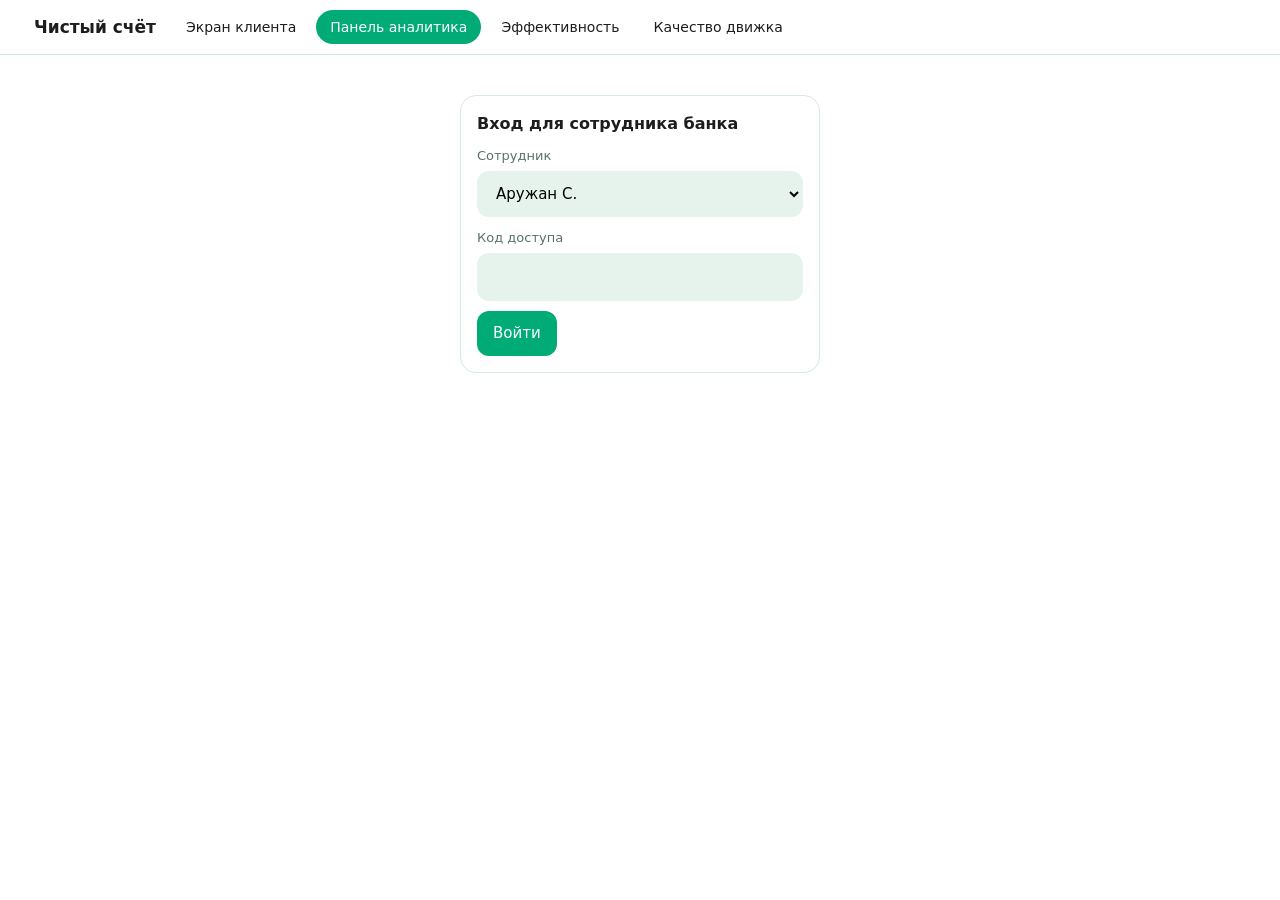
==== app/static/analyst.html @ 74e8ba8c "Стартовая страница, тур для жюри, журнал с отпечатками, два ключа и «Счёт открыли без меня» - Старто" ====
<!DOCTYPE html>
<html lang="ru">
<head>
<meta charset="utf-8">
<meta name="viewport" content="width=device-width, initial-scale=1">
<title>Чистый счёт: панель аналитика</title>
<style>
  :root { --bg:#fff; --card:#fff; --ink:#1d1d1e; --muted:#587366; --line:#d6eadf;
          --brand:#00ab75; --brand-ink:#00875c; --fill:#e6f3ed; --warn:#c62828; --warn-bg:#fdeeee; --ok:#00875c; --ok-bg:#e6f7f0; --amber:#6b4a00; --amber-bg:#fff5df;
          --blue:#1f3a8a; --blue-bg:#eef2fd; }
  * { box-sizing:border-box; }
  body { margin:0; background:var(--bg); color:var(--ink);
         font:15px/1.45 "Roboto Flex", Roboto, "Segoe UI", system-ui, -apple-system, sans-serif; }
  header { display:flex; justify-content:space-between; align-items:center; gap:12px; padding:14px 16px; background:#fff; border-bottom:1px solid var(--line); }
  header b { color:var(--ink); font-size:17px; font-weight:700; }
  header a { color:var(--muted); font-size:14px; }
  .wrap { display:grid; grid-template-columns:320px 1fr; gap:16px; padding:16px; max-width:1180px; margin:0 auto; }
  @media (max-width:760px) { .wrap { grid-template-columns:1fr; } }
  h2 { font-size:16px; font-weight:700; margin:0 0 10px; }
  .card { background:var(--card); border:1px solid #d6eadf; border-radius:16px; padding:16px; margin-bottom:12px; }
  .item { display:block; width:100%; text-align:left; background:#fff; border:1px solid #d6eadf; border-radius:12px;
          padding:12px 14px; margin-bottom:8px; cursor:pointer; font:inherit; color:inherit; }
  .item:hover { border-color:#b9dccb; }
  .item.sel { border-color:var(--brand); box-shadow:0 0 0 1px var(--brand); }
  .item b { display:block; margin-bottom:2px; }
  .muted { color:var(--muted); font-size:13px; }
  .pill { display:inline-block; font-size:12px; font-weight:500; padding:2px 8px; border-radius:6px; margin-top:4px; background:var(--fill); color:var(--muted); }
  .pill.unwitting { background:var(--ok-bg); color:var(--ok); }
  .pill.organizer { background:var(--warn-bg); color:var(--warn); }
  .pill.unclear, .pill.wait { background:var(--amber-bg); color:var(--amber); }
  .chain { display:flex; flex-wrap:wrap; align-items:center; gap:8px; }
  .node { background:var(--fill); border-radius:12px; padding:8px 12px; min-width:0; }
  .node b { display:block; overflow-wrap:anywhere; }
  .arrow { text-align:center; font-size:13px; color:var(--muted); font-variant-numeric:tabular-nums; }
  .arrow strong { display:block; color:var(--ink); font-size:14px; }
  ul { margin:6px 0; padding-left:0; list-style:none; }
  li { display:flex; gap:10px; padding:5px 0; border-top:1px solid var(--line); }
  li:first-child { border-top:0; }
  .pts { flex:0 0 38px; font-weight:700; font-variant-numeric:tabular-nums; text-align:right; }
  .plus { color:var(--ok); } .minus { color:var(--warn); }
  blockquote { margin:6px 0; padding:10px 12px; background:var(--fill); border-radius:12px; overflow-wrap:anywhere; }
  textarea { width:100%; min-height:70px; padding:10px 12px; border:1px solid transparent; border-radius:12px; background:var(--fill); font:inherit; color:inherit; resize:vertical; }
  textarea:focus, .login input:focus { outline:none; border-color:var(--brand); background:#fff; }
  .actions { display:flex; gap:10px; flex-wrap:wrap; margin-top:10px; }
  button.act { border:0; border-radius:12px; padding:12px 16px; font:inherit; font-weight:500; cursor:pointer; flex:1 1 180px; }
  .approve { background:var(--brand); color:#fff; } .approve:hover { background:#009d6b; } .reject { background:var(--warn-bg); color:var(--warn); }
  .note { border-radius:12px; padding:10px 12px; margin-top:10px; background:var(--warn-bg); color:var(--warn); }
  .grid2 { display:grid; grid-template-columns:1fr 1fr; gap:12px; }
  @media (max-width:760px) { .grid2 { grid-template-columns:1fr; } }
  a { color:var(--brand-ink); }
  .login { max-width:360px; margin:40px auto; }
  .login input { width:100%; padding:12px 14px; border:1px solid transparent; background:var(--fill); border-radius:12px; font:inherit; margin-top:4px; }
  .hbtn { border:1px solid #00ab75; background:#fff; border-radius:20px; padding:6px 12px; font:inherit; font-size:13px; font-weight:500; cursor:pointer; color:#00875c; }
  .hbtn:hover { background:#e6f7f0; }
  [hidden] { display:none !important; }
  .pill.late { background:var(--warn); color:#fff; }
  .tabs { display:flex; gap:6px; background:none; border-radius:20px; padding:0; margin-bottom:10px; }
  .tabs button { flex:1; border:0; background:none; border-radius:16px; padding:6px 4px; font:inherit; font-size:13px; font-weight:500; color:#1d1d1e; cursor:pointer; }
  .tabs button:hover { background:#e6f7f0; }
  .tabs button[aria-selected="true"] { background:#00ab75; color:#fff; }
  .card.linked { border:2px solid var(--warn-bg); }
  .card.decision { border:2px solid var(--brand-bg, #e6f7f0); }
  header a { margin-left:14px; text-decoration:none; }
  ol.hops { list-style:none; padding:0; margin:8px 0 0; }
  ol.hops li { display:grid; grid-template-columns:110px 1fr; column-gap:10px; padding:7px 0; border-top:1px solid var(--line); }
  ol.hops li:first-child { border-top:0; }
  ol.hops li.cur { background:var(--ok-bg); border-radius:10px; padding-left:8px; }
  ol.hops .muted { grid-column:2; }
  .hopn { color:var(--muted); font-size:13px; grid-row:span 2; }
  .linkbtn { border:0; background:none; padding:0; font:inherit; font-weight:500; color:var(--brand-ink); text-decoration:none; cursor:pointer; text-align:left; }
  .timeline { margin:6px 0 0; padding:0; list-style:none; }
  .timeline li { display:grid; grid-template-columns:118px 1fr; gap:10px; }
  .timeline .who { color:var(--muted); font-size:13px; }
  /* Граф денег: счета и переводы вокруг случая. */
  .wrap > div { min-width:0; }   /* иначе широкий граф растягивает колонку и всю страницу */
  .graph { overflow-x:auto; }
  .graph svg { display:block; }
  .graph .gnode[data-gopen] { cursor:pointer; }
  .graph .gnode[data-gopen]:hover rect { stroke-width:2.5; }
  .legend { display:flex; flex-wrap:wrap; gap:6px 16px; font-size:12px; color:var(--muted); margin-top:10px; }
  .legend span { display:inline-flex; align-items:center; gap:6px; }
  .legend i { display:inline-block; width:24px; border-top:2px solid #587366; }
  .legend i.wait { border-top:2px dashed #b07d00; } .legend i.stop { border-top:2px dashed #9fb3aa; }
  .legend b { display:inline-block; width:14px; height:12px; border-radius:3px; border:1px solid; }
  /* Правило двух ключей и скрытые данные. */
  .emp { font-size:13px; color:var(--muted); margin:0 0 10px; }
  .emp b { color:var(--ink); }
  .twokey { background:var(--amber-bg); color:var(--amber); border-radius:12px; padding:10px 12px; margin-top:10px; }
  .pii { margin-top:6px; font-size:14px; }
  .pii select { font:inherit; font-size:14px; padding:6px 8px; border-radius:10px; border:1px solid var(--line); background:#fff; }
  .pii .act { flex:0 0 auto; padding:7px 12px; }
  /* Общее верхнее меню: четыре страницы проекта, текущая выделена. */
  .topbar { display:flex; align-items:center; gap:16px; flex-wrap:wrap; padding:10px 20px; background:#fff; border-bottom:1px solid #d6eadf; }
  .topbar .brand { font-weight:700; font-size:17px; color:#1d1d1e; text-decoration:none; white-space:nowrap; }
  .pages { display:flex; gap:6px; background:none; border-radius:20px; padding:0; overflow-x:auto; scrollbar-width:none; }
  .pages::-webkit-scrollbar { display:none; }
  .pages a { padding:7px 14px; border-radius:17px; border:0; background:none; font-size:14px; font-weight:500; color:#1d1d1e; text-decoration:none; white-space:nowrap; margin:0; }
  .pages a:hover { background:#e6f7f0; }
  .pages a[aria-current="page"] { background:#00ab75; color:#fff; }
  .topbar .tools { margin-left:auto; display:flex; gap:8px; }
  @media (max-width:700px) {
    .topbar { padding:10px 12px; gap:8px 10px; }
    .pages { order:3; width:100%; display:grid; grid-template-columns:1fr 1fr; }
    .pages a { text-align:center; padding:7px 8px; border-radius:11px; }
  }
</style>
</head>
<body>
<header class="topbar"><a class="brand" href="/">Чистый счёт</a>
  <nav class="pages" aria-label="Страницы проекта"><a href="/client">Экран клиента</a><a href="/analyst" aria-current="page">Панель аналитика</a><a href="/analyst/stats">Эффективность</a><a href="/quality">Качество движка</a></nav>
  <span class="tools"><button class="hbtn" id="reset" hidden>Сбросить демо</button><button class="hbtn" id="logout" hidden>Выйти</button></span></header>
<form class="card login" id="login" hidden>
  <h2>Вход для сотрудника банка</h2>
  <label for="empSel" class="muted">Сотрудник</label>
  <select id="empSel" style="width:100%;padding:12px 14px;border:1px solid transparent;background:var(--fill);border-radius:12px;font:inherit;margin:4px 0 10px">
    <option value="aruzhan">Аружан С.</option><option value="medet">Медет К.</option></select>
  <label for="pin" class="muted">Код доступа</label>
  <input id="pin" type="password" inputmode="numeric" autocomplete="off" required>
  <button class="act approve" style="margin-top:10px">Войти</button>
  <div id="loginErr"></div>
</form>
<div class="wrap" id="wrap" hidden>
  <div>
    <div class="emp" id="emp"></div>
    <div class="tabs" role="tablist">
      <button data-tab="pending" aria-selected="true">Ждут решения</button><button data-tab="all">Все</button><button data-tab="linked">Связанные счета</button>
    </div>
    <div class="tabs" role="tablist">
      <button data-tab="business">Аренда ИП</button><button data-tab="interbank">Другие банки</button><button data-tab="networks">Сети</button>
    </div>
    <h2 id="queueTitle">Очередь</h2><div id="queue"></div>
  </div>
  <div id="detail"><div class="card muted">Выберите случай слева.</div></div>
</div>
<script>
const $ = id => document.getElementById(id);
const esc = s => String(s ?? '').replace(/[&<>"]/g, ch => ({'&':'&amp;','<':'&lt;','>':'&gt;','"':'&quot;'}[ch]));
const money = n => Number(n).toLocaleString('ru-RU') + ' ₸';
const when = s => s.replace('T', ' ').slice(0, 16);
const KIND = {block: 'Блокировка счёта', intercept: 'Перевод на паузе'};
const kind = c => c.kind === 'block' && c.scope === 'partial' ? 'Заморожена спорная сумма' : KIND[c.kind];
const GUARD = {notified: 'узнал(а) об остановке', asked: 'клиент настаивает, ждём подтверждения',
               confirmed: 'подтвердил(а) перевод, решение за сотрудником', cancelled: 'отменил(а) перевод'};
let current = null, currentNet = null, me = {name: '', employees: {}};
const plural = (n, one, few, many) => n % 10 === 1 && n % 100 !== 11 ? one : n % 10 >= 2 && n % 10 <= 4 && (n % 100 < 12 || n % 100 > 14) ? few : many;

async function api(path, body) {
  const r = await fetch(path, body ? {method:'POST', headers:{'Content-Type':'application/json'}, body:JSON.stringify(body)} : {});
  const data = await r.json().catch(() => ({}));
  if (r.status === 401) showLogin();
  if (!r.ok) throw new Error(typeof data.detail === 'string' ? data.detail : 'Ошибка запроса');
  return data;
}
function gap(a, b) {
  const m = Math.round((new Date(b) - new Date(a)) / 60000);
  return m < 60 ? `через ${m} мин` : m < 1440 ? `через ${Math.floor(m / 60)} ч ${m % 60} мин` : `через ${Math.floor(m / 1440)} дн`;
}
function days(s) { return Math.floor((Date.now() - new Date(s)) / 86400000); }

let tab = 'pending';
document.querySelectorAll('[data-tab]').forEach(b => b.onclick = () => {
  tab = b.dataset.tab;
  document.querySelectorAll('[data-tab]').forEach(x => x.setAttribute('aria-selected', String(x === b)));
  loadQueue();
});

async function loadQueue() {
  if (tab === 'linked') return loadLinked();
  if (tab === 'business') return loadBusiness();
  if (tab === 'interbank') return loadInterbank();
  if (tab === 'networks') return loadNetworks();
  const all = await api('/analyst/cases');
  const waiting = all.filter(c => c.needs_decision);
  const q = tab === 'pending' ? waiting : all;
  $('queueTitle').textContent = tab === 'pending' ? `Ждут решения: ${waiting.length}` : `Все случаи: ${all.length}`;
  $('queue').innerHTML = q.map(c => `<button class="item ${c.case_id === current ? 'sel' : ''}" data-id="${c.case_id}">
      <b>${esc(c.client)}</b>
      <span class="muted">${kind(c)} · ${when(c.created_at)}</span><br>
      <span class="pill ${c.role.verdict}">${esc(c.role.label)}</span>
      <span class="pill ${c.needs_decision ? 'wait' : ''}">${esc(c.status_text)}</span>
      ${c.overdue ? '<span class="pill late">Срок ответа прошёл</span>' : ''}
      ${c.from_complaint ? '<span class="pill">По жалобе</span>' : ''}
      ${c.self_reported ? '<span class="pill unwitting">Сообщил сам</span>' : ''}
      ${c.second_key ? '<span class="pill wait">Ждёт второго сотрудника</span>' : ''}
    </button>`).join('') || `<div class="card muted">${tab === 'pending' ? 'Все случаи разобраны.' : 'Случаев нет.'}</div>`;
  $('queue').querySelectorAll('.item').forEach(b => b.onclick = () => open(+b.dataset.id));
}

// Счета, которые всплывают в нескольких независимых случаях: вероятные дропперы и организаторы.
async function loadLinked() {
  const L = await api('/analyst/linked');
  $('queueTitle').textContent = `Связанные счета: ${L.length}`;
  $('queue').innerHTML = (L.length ? '<p class="muted" style="margin:0 0 8px">Одна карта у разных клиентов в разных случаях. Невольные участники друг друга не знают, а «карта для возврата» у мошенника одна на многих.</p>' : '') +
    L.map(a => `<div class="item" style="cursor:default">
      <b>${esc(a.name)}</b>
      <span class="muted">${a.sources} разных клиентов · ${a.cases.length} случаев · ${money(a.amount)} · счёту ${days(a.opened)} дн.</span><br>
      ${a.status === 'blocked' ? '<span class="pill organizer">Счёт приостановлен</span>'
        : `<button class="act reject" style="margin-top:6px;padding:7px 10px" data-suspend="${a.client_id}">Приостановить счёт</button>`}
      <div class="muted" style="margin-top:4px">Случаи: ${a.cases.slice(-4).reverse().map(id => `<button class="linkbtn" data-open="${id}">№${id}</button>`).join(', ')}${a.cases.length > 4 ? ` и ещё ${a.cases.length - 4}` : ''}</div>
    </div>`).join('') || '<div class="card muted">Связанных счетов нет.</div>';
  $('queue').querySelectorAll('[data-open]').forEach(b => b.onclick = () => open(+b.dataset.open));
  $('queue').querySelectorAll('[data-suspend]').forEach(b => b.onclick = async () => {
    b.disabled = true;
    try { const c = await api(`/analyst/accounts/${b.dataset.suspend}/suspend`, {}); await loadLinked(); open(c.case_id); }
    catch (e) { b.disabled = false; alertBox(e.message); }
  });
}
// Счета ИП, похожие на арендованные: много незнакомых плательщиков, деньги сразу уходят частным лицам.
async function loadBusiness() {
  const L = await api('/analyst/business');
  $('queueTitle').textContent = `Аренда ИП: ${L.length}`;
  $('queue').innerHTML = (L.length ? '<p class="muted" style="margin:0 0 8px">Владелец ИП за процент передаёт доступ к счёту, через него проводят деньги обманутых людей. Честный магазин тоже получает деньги от незнакомцев, но платит поставщикам; здесь деньги сразу уходят на карты частных лиц.</p>' : '') +
    L.map(a => `<div class="item" style="cursor:default">
      <b>${esc(a.name)}</b>
      <span class="muted">${esc(a.activity || 'ИП')} · счёту ${days(a.opened)} дн.</span>
      <ul>${a.factors.map(f => `<li><span>${esc(f)}</span></li>`).join('')}</ul>
      ${a.status === 'blocked' ? '<span class="pill organizer">Счёт приостановлен</span>'
        : `<button class="act reject" style="margin-top:6px;padding:7px 10px" data-rent="${a.client_id}">Приостановить счёт</button>`}
    </div>`).join('') || '<div class="card muted">Счетов ИП с признаками аренды нет.</div>';
  $('queue').querySelectorAll('[data-rent]').forEach(b => b.onclick = async () => {
    b.disabled = true;
    try { const c = await api(`/analyst/business/${b.dataset.rent}/suspend`, {}); await loadBusiness(); open(c.case_id); }
    catch (e) { b.disabled = false; alertBox(e.message); }
  });
}
// Запросы между банками через Антифрод-центр. Ответы другого банка в демо имитирует сотрудник.
async function loadInterbank() {
  const d = await api('/analyst/interbank');
  $('queueTitle').textContent = `Другие банки: ${d.requests.length}`;
  const cases = r => r.cases.length ? `<div class="muted" style="margin-top:4px">Случаи: ${r.cases.map(id => `<button class="linkbtn" data-open="${id}">№${id}</button>`).join(', ')}</div>` : '';
  $('queue').innerHTML = '<p class="muted" style="margin:0 0 8px">Если деньги пострадавшего ушли в другой банк, туда через Антифрод-центр уходит запрос на заморозку. Если запрос приходит к нам, система сама идёт по цепочке в нашем банке и сразу отвечает. В демо другой банк — имитация.</p>' +
    d.requests.map(r => `<div class="item" style="cursor:default">
      <b>${r.direction === 'out' ? 'Наш запрос' : 'Запрос к нам'} · ${esc(r.bank)}: ${money(r.amount)}</b>
      <span class="muted">${r.direction === 'out' ? `пострадавший: ${esc(r.victim)} · деньги переслал: ${esc(r.ours)}` : `их клиент перевёл нашему: ${esc(r.ours)}`}</span><br>
      <span class="pill ${r.status === 'sent' ? 'wait' : r.status === 'gone' ? 'organizer' : 'unwitting'}">${esc(r.status_text)}</span>
      ${r.overdue ? '<span class="pill late">Срок ответа прошёл</span>' : ''}
      <div class="muted" style="margin-top:4px">${r.status === 'sent' ? `Отправлен ${when(r.sent_at)}, ответ до ${when(r.due_at)}` : esc(r.note || '')}${r.returned ? ` · вернули пострадавшему ${money(r.returned)}` : ''}</div>
      ${r.status === 'sent' ? `<div class="muted" style="margin-top:6px">Демо: ответ другого банка</div><div class="actions" style="margin-top:4px"><button class="act approve" style="padding:7px 10px" data-ans="${r.id}" data-res="frozen">Заморожено</button>
        <button class="act reject" style="padding:7px 10px" data-ans="${r.id}" data-res="gone">Деньги уже ушли</button></div>` : ''}
      ${r.can_return ? `<button class="act approve" style="margin-top:6px;padding:7px 10px" data-ret="${r.id}">Имитировать возврат пострадавшему</button>` : ''}
      ${cases(r)}
    </div>`).join('') + (d.requests.length ? '' : '<div class="card muted">Запросов пока нет.</div>') +
    (d.incoming_demo.length ? '<h2 style="margin:14px 0 8px">Демо: переводы из других банков</h2>' + d.incoming_demo.map(t => `<div class="item" style="cursor:default">
      <b>${esc(t.sender)} → ${esc(t.receiver)}</b>
      <span class="muted">${money(t.amount)} · ${when(t.created_at)}</span><br>
      <button class="act reject" style="margin-top:6px;padding:7px 10px" data-incoming="${t.id}">Имитировать запрос другого банка</button>
    </div>`).join('') : '');
  $('queue').querySelectorAll('[data-open]').forEach(b => b.onclick = () => open(+b.dataset.open));
  const act = (sel, call) => $('queue').querySelectorAll(sel).forEach(b => b.onclick = async () => {
    b.disabled = true;
    try { const r = await call(b); await loadInterbank(); if (r && r.cases && r.cases.length) open(r.cases[0]); }
    catch (e) { b.disabled = false; alertBox(e.message); }
  });
  act('[data-ans]', b => api(`/analyst/interbank/${b.dataset.ans}/answer`, {result: b.dataset.res}));
  act('[data-ret]', b => api(`/analyst/interbank/${b.dataset.ret}/return`, {}));
  act('[data-incoming]', b => api('/analyst/interbank/incoming', {transfer_id: +b.dataset.incoming}));
}
// Сети дропперов: счета на общих «дроп-телефонах» и переводы между подозрительными счетами.
async function loadNetworks() {
  const L = await api('/analyst/networks');
  $('queueTitle').textContent = `Сети: ${L.length}`;
  $('queue').innerHTML = (L.length ? '<p class="muted" style="margin:0 0 8px">Счета, связанные общим телефоном или переводами между подозрительными счетами. Дроп-ферма — телефон, с которого входят в приложение несколько разных людей: их картами управляет один человек.</p>' : '') +
    L.map(n => `<button class="item ${n.key === currentNet ? 'sel' : ''}" data-net="${esc(n.key)}">
      <b>${n.accounts} ${plural(n.accounts, 'счёт', 'счёта', 'счетов')}${n.farms.length ? ` · ${n.farms.length} ${plural(n.farms.length, 'дроп-телефон', 'дроп-телефона', 'дроп-телефонов')}` : ''}</b>
      <span class="muted">Центр: ${esc(n.center.name)}</span><br>
      <span class="muted">За 90 дней пришло ${money(n.inflow)} от ${n.senders} ${plural(n.senders, 'человека', 'человек', 'человек')}</span><br>
      ${n.to_suspend ? `<span class="pill organizer">На дроп-телефонах активны: ${n.to_suspend}</span>` : ''}
      ${n.blocked ? `<span class="pill">Приостановлено: ${n.blocked}</span>` : ''}
    </button>`).join('') || '<div class="card muted">Сетей не найдено.</div>';
  $('queue').querySelectorAll('[data-net]').forEach(b => b.onclick = () => openNetwork(b.dataset.net));
}
function goNetwork(key) {
  tab = 'networks';
  document.querySelectorAll('[data-tab]').forEach(x => x.setAttribute('aria-selected', String(x.dataset.tab === tab)));
  openNetwork(key);
}
function legend(extra) {
  return `<div class="legend">
    <span><i></i>деньги ушли</span><span><i class="wait"></i>перевод на паузе</span><span><i class="stop"></i>перевод отменён</span>
    <span><b style="background:var(--blue-bg);border-color:var(--blue)"></b>пострадавший</span>${extra}
    <span><b style="background:var(--warn-bg);border-color:var(--warn)"></b>счёт приостановлен</span>
    <span><b style="background:var(--amber-bg);border-color:var(--amber)"></b>заморожена спорная сумма</span>
    <span><b style="background:#fff;border:1px dashed var(--muted)"></b>счёт в другом банке</span></div>`;
}
async function openNetwork(key) {
  currentNet = key; current = null;
  const n = await api('/analyst/networks/' + encodeURIComponent(key));
  const st = m => m.status === 'blocked' ? 'приостановлен' : m.status === 'limited' ? 'заморожена спорная сумма' : 'активен';
  $('detail').innerHTML = `
    <div class="card">
      <h2 style="font-size:19px">Сеть: ${n.accounts} ${plural(n.accounts, 'счёт', 'счёта', 'счетов')}</h2>
      <div class="muted">Центр сети: ${esc(n.center.name)}, связан с ${n.center.links} ${plural(n.center.links, 'счётом', 'счетами', 'счетами')} сети</div>
      <div class="muted">За 90 дней в сеть пришло ${money(n.inflow)} от ${n.senders} ${plural(n.senders, 'человека', 'человек', 'человек')}</div>
      <div class="muted">Это подсказка по правилам. Решение принимает сотрудник.</div>
    </div>
    <div class="card decision"><h2>Решение</h2>
      ${n.approval ? approvalBox(n.approval) : n.to_suspend ? `<p>На дроп-телефонах сети активны ${n.to_suspend} ${plural(n.to_suspend, 'счёт', 'счёта', 'счетов')}: ими, похоже, управляет один человек.</p>
        <div class="actions"><button class="act reject" id="netSuspend">Приостановить счета на дроп-телефонах (${n.to_suspend})</button></div>
        <p class="muted" style="margin:8px 0 0">Сразу много счетов один сотрудник не закрывает: приостановку подтверждает второй.</p>`
        : `<p class="muted">${n.farms.length ? 'Счета на дроп-телефонах уже приостановлены или ограничены.' : 'Дроп-телефонов в этой сети нет: счета разбираются по одному, через их случаи.'}</p>`}
      <p class="muted" style="margin:8px 0 0">Остальные счета сети, например невольных участников, сотрудник разбирает по одному: нажмите на счёт в списке или на графе.</p>
      <div id="err"></div>
    </div>
    ${n.farms.map(f => `<div class="card linked"><h2>Телефон ${f.n}: ${esc(f.model)}</h2>
      <ul>${f.factors.map(x => `<li><span>${esc(x)}</span></li>`).join('')}</ul>
      <p class="muted" style="margin:6px 0 0">Счета: ${f.accounts.map(a => esc(a.name)).join(', ')}.</p>
      <p class="muted" style="margin:6px 0 0">Семья на общем планшете — это 2–3 давних счёта без признаков дроппера. Здесь счета разных людей, новые или уже замеченные банком.</p></div>`).join('')}
    ${n.graph.nodes.length ? `<div class="card"><h2>Граф: куда шли деньги</h2>
      <p class="muted" style="margin:0 0 8px">Дроп-телефоны, переводы внутри сети за 90 дней и переводы пострадавших, которые пожаловались. Нажмите на счёт, чтобы открыть его случай.</p>
      <div class="graph" id="graph"></div>
      ${legend('<span><i style="border-top:2px dotted var(--warn)"></i>вход в приложение с дроп-телефона</span>')}</div>` : ''}
    <div class="card"><h2>Счета сети</h2>
      <ul>${n.members.map(m => `<li style="display:block"><b>${m.case_id ? `<button class="linkbtn" data-open="${m.case_id}">${esc(m.name)}</button>` : esc(m.name)}</b>
        <span class="muted">${st(m)} · счёту ${m.age_days} дн.${m.kind === 'ip' ? ' · ИП' : ''}${m.phones.length ? ' · телефон ' + m.phones.join(', ') : ''}${m.center ? ' · центр сети' : ''}</span>
        ${m.inflow ? `<br><span class="muted">за 90 дней пришло ${money(m.inflow)} от ${m.senders} ${plural(m.senders, 'человека', 'человек', 'человек')} вне сети</span>` : ''}
        ${m.marks.length ? `<br><span class="muted">${m.marks.map(esc).join('; ')}</span>` : ''}</li>`).join('')}</ul></div>
    <div class="card"><h2>Антифрод-центр и АФМ</h2>
      <p class="muted">Сведения о сети для передачи в Антифрод-центр Нацбанка и Агентство по финансовому мониторингу: счета, телефоны, переводы. Формат условный.</p>
      <button class="act" id="netReport" style="background:var(--line);max-width:320px">Выгрузить сведения о сети (JSON)</button>
    </div>`;
  if ($('graph')) drawGraph($('graph'), n.graph, null);
  bindApproval(() => openNetwork(key));
  $('detail').querySelectorAll('[data-open]').forEach(b => b.onclick = () => open(+b.dataset.open));
  if ($('netSuspend')) $('netSuspend').onclick = async () => {
    $('netSuspend').disabled = true;
    try { await api(`/analyst/networks/${encodeURIComponent(key)}/suspend`, {}); await openNetwork(key); }
    catch (e) { $('err').innerHTML = `<div class="note">${esc(e.message)}</div>`; $('netSuspend').disabled = false; }
  };
  $('netReport').onclick = async () => {
    const r = await fetch(`/analyst/networks/${encodeURIComponent(key)}/report`, {method: 'POST'});
    if (!r.ok) return alertBox('Не удалось выгрузить сведения');
    const a = document.createElement('a');
    a.href = URL.createObjectURL(await r.blob()); a.download = `network-${key}.json`; a.click();
    URL.revokeObjectURL(a.href);
  };
  loadQueue();
}
// Граф денег: столбцы слева направо (откуда пришли деньги → куда ушли), стрелка — переводы между двумя счетами.
function drawGraph(host, g, currentCase) {
  const tagged = g.nodes.some(n => n.tag);
  const NW = 176, NH = tagged ? 80 : 64, CW = 290, GY = 22, PAD = 6;
  const cols = {};
  g.nodes.forEach(n => (cols[n.col] = cols[n.col] || []).push(n));
  // Порядок внутри столбца: счёт ставим напротив тех, с кем он связан, — так стрелки меньше пересекаются.
  const order = Object.keys(cols).map(Number).sort((a, b) => a - b), at = {};
  const reindex = () => order.forEach(c => cols[c].forEach((n, i) => { at[n.id] = i - (cols[c].length - 1) / 2; }));
  const near = (n, side) => {
    const v = g.edges.filter(e => e[side === 'to' ? 'from' : 'to'] === n.id).map(e => at[e[side]]).filter(x => x !== undefined);
    return v.length ? v.reduce((a, b) => a + b, 0) / v.length : at[n.id];
  };
  reindex();
  for (let pass = 0; pass < 2; pass++) {
    for (const c of order.slice(0, -1).reverse()) { cols[c].sort((a, b) => (a.role === 'group') - (b.role === 'group') || near(a, 'to') - near(b, 'to')); reindex(); }
    for (const c of order.slice(1)) { cols[c].sort((a, b) => (a.role === 'group') - (b.role === 'group') || near(a, 'from') - near(b, 'from')); reindex(); }
  }
  const ncol = Math.max(...g.nodes.map(n => n.col)) + 1;
  const rows = Math.max(...Object.values(cols).map(a => a.length));
  const W = (ncol - 1) * CW + NW + 2 * PAD, H = rows * (NH + GY) - GY + 2 * PAD;
  const pos = {};
  for (const [c, arr] of Object.entries(cols)) {
    const top = PAD + (H - 2 * PAD - (arr.length * (NH + GY) - GY)) / 2;
    arr.forEach((n, i) => { pos[n.id] = {x: PAD + c * CW, y: top + i * (NH + GY)}; });
  }
  const cut = (s, n) => s.length > n ? s.slice(0, n - 1) + '…' : s;
  const LINE = {done: ['#587366', ''], held: ['#b07d00', '6 4'], pending: ['#b07d00', '6 4'], cancelled: ['#9fb3aa', '6 4'], device: ['#c62828', '2 4']};
  const NOTE = {held: 'на паузе', pending: 'уйдёт позже', cancelled: 'отменён'};
  let edges = '';
  const labels = [];
  const fanIn = {}, fanOut = {};
  const moneyEdges = g.edges.filter(e => e.status !== 'device');
  moneyEdges.forEach(e => { fanIn[e.to] = (fanIn[e.to] || 0) + 1; fanOut[e.from] = (fanOut[e.from] || 0) + 1; });
  for (const e of g.edges) {
    const a = pos[e.from], b = pos[e.to];
    if (!a || !b) continue;
    const [color, dash] = LINE[e.status] || LINE.done;
    const x1 = a.x + NW, y1 = a.y + NH / 2, x2 = b.x - 2, y2 = b.y + NH / 2, mx = (x1 + x2) / 2;
    // Телефон и счёт, в который с него входят: пунктир без стрелки и подписи.
    edges += `<path d="M${x1},${y1} C${mx},${y1} ${mx},${y2} ${x2},${y2}" fill="none" stroke="${color}" stroke-width="${e.status === 'device' ? 1.5 : 2}"
      ${dash ? `stroke-dasharray="${dash}"` : ''} ${e.status === 'device' ? '' : `marker-end="url(#arr-${e.status in LINE ? e.status : 'done'})"`}/>`;
    if (e.status === 'device') continue;
    // Подпись — там, где стрелки расходятся: у счёта, куда сходится много стрелок, — ближе к отправителю,
    // у счёта, откуда много стрелок выходит, — ближе к получателю. Так подписи не налезают друг на друга.
    const t0 = fanIn[e.to] > 1 && fanOut[e.from] <= 1 ? 0.3 : fanOut[e.from] > 1 && fanIn[e.to] <= 1 ? 0.72 : 0.45;
    const bez = (t, p0, p1, p2, p3) => (1 - t) ** 3 * p0 + 3 * (1 - t) ** 2 * t * p1 + 3 * (1 - t) * t * t * p2 + t ** 3 * p3;
    const lines = [[money(e.amount), 12, 600, '#1d1d1e']];
    const plural = n => n % 10 >= 2 && n % 10 <= 4 && (n % 100 < 12 || n % 100 > 14) ? 'перевода' : 'переводов';
    if (e.count > 1) lines.push([`${e.count} ${plural(e.count)}`, 11, 400, '#2f4a3f']);
    if (e.returned) lines.push(['вернули', 11, 400, '#00875c'], [money(e.returned), 11, 400, '#00875c']);
    else if (NOTE[e.status]) lines.push([NOTE[e.status], 11, 400, color]);
    const w = Math.max(...lines.map(l => l[0].length * l[1] * 0.56)) + 12, h = lines.length * 14 + 6;
    // Подпись не заезжает на прямоугольники счетов: держим её в промежутке сразу после отправителя
    // (стрелка может перескакивать через столбец, а между столбцами счетов нет).
    const gapEnd = Math.min(x2, x1 + CW - NW - 2);
    const raw = bez(t0, x1, mx, mx, x2);
    const lx = gapEnd - x1 > w + 12 ? Math.min(Math.max(raw, x1 + w / 2 + 6), gapEnd - w / 2 - 6) : (x1 + gapEnd) / 2;
    const ly = bez(Math.min(1, Math.max(0, (lx - x1) / (x2 - x1))), y1, y1, y2, y2);
    labels.push({x: lx, y: ly, w, h, lines});
  }
  // Подписи, которые всё же перекрываются (из одного счёта выходит несколько стрелок), раздвигаем по вертикали.
  for (let pass = 0; pass < 40; pass++) {
    let moved = false;
    for (let i = 0; i < labels.length; i++) for (let j = i + 1; j < labels.length; j++) {
      const A = labels[i], B = labels[j];
      const dy = (A.h + B.h) / 2 + 3 - Math.abs(A.y - B.y);
      if (Math.abs(A.x - B.x) < (A.w + B.w) / 2 && dy > 0) {
        const s = A.y <= B.y ? 1 : -1;
        A.y -= s * dy / 2; B.y += s * dy / 2; moved = true;
      }
    }
    if (!moved) break;
  }
  const labelSvg = labels.map(L => `<g><rect x="${L.x - L.w / 2}" y="${L.y - L.h / 2}" width="${L.w}" height="${L.h}" rx="6" fill="#fff" fill-opacity="0.94"/>` +
    L.lines.map((l, i) => `<text x="${L.x}" y="${L.y - L.h / 2 + 15 + i * 14}" text-anchor="middle" font-size="${l[1]}" font-weight="${l[2]}" fill="${l[3]}">${esc(l[0])}</text>`).join('') + '</g>').join('');
  let nodes = '';
  for (const n of g.nodes) {
    const p = pos[n.id];
    const ext = n.kind === 'external';
    const look = n.role === 'victim' ? ['var(--blue-bg)', 'var(--blue)'] : ext ? ['#fff', 'var(--muted)']
      : n.role === 'device' ? ['#fff', 'var(--warn)']
      : n.status === 'blocked' ? ['var(--warn-bg)', 'var(--warn)']
      : n.status === 'limited' ? ['var(--amber-bg)', 'var(--amber)'] : n.role === 'group' ? ['#fff', 'var(--line)'] : ['var(--fill)', 'var(--fill)'];
    const stroke = n.role === 'current' ? 'var(--brand)' : look[1];
    const REQ = {sent: 'Запрос отправлен', frozen: `Заморожено ${n.request ? money(n.request.frozen) : ''}`, gone: 'Деньги ушли дальше'};
    const state = n.role === 'device' ? n.model : n.role === 'group' ? 'свёрнуты, чтобы граф читался'
      : n.role === 'victim' ? 'Пострадавший' : ext ? (n.request ? REQ[n.request.status] : 'Счёт в другом банке')
      : n.status === 'blocked' ? 'Счёт приостановлен' : n.status === 'limited' ? `Заморожено ${money(n.frozen)}` : 'Счёт активен';
    const meta = n.role === 'device' ? `входят ${n.accounts} разных людей` : n.role === 'group' ? '' : ext ? `другой банк: ${n.bank || ''}` : [n.role === 'current' ? 'этот случай' : '', `счёту ${n.age_days} дн.`, n.kind === 'ip' ? 'ИП' : '',
      n.afc === 'grey' ? 'серый список' : n.afc === 'black' ? 'чёрный список' : ''].filter(Boolean).join(' · ');
    const go = n.case_id && n.case_id !== currentCase ? `data-gopen="${n.case_id}"` : '';
    nodes += `<g class="gnode" ${go}><title>${esc(n.name)}${go ? ' — открыть случай №' + n.case_id : ''}</title>
      <rect x="${p.x}" y="${p.y}" width="${NW}" height="${NH}" rx="10" fill="${look[0]}" stroke="${stroke}"
        stroke-width="${n.role === 'current' ? 2.5 : 1}" ${n.role === 'group' || ext ? 'stroke-dasharray="4 3"' : ''}/>
      <text x="${p.x + 10}" y="${p.y + 20}" font-size="13" font-weight="700" fill="#1d1d1e">${esc(cut(n.name, 24))}</text>
      <text x="${p.x + 10}" y="${p.y + 37}" font-size="12" fill="${n.status === 'blocked' ? 'var(--warn)' : n.status === 'limited' ? 'var(--amber)' : '#2f4a3f'}">${esc(state)}</text>
      <text x="${p.x + 10}" y="${p.y + 53}" font-size="11" fill="var(--muted)">${esc(cut(meta, 30))}</text>
      ${n.tag ? `<text x="${p.x + 10}" y="${p.y + 70}" font-size="11" font-weight="600" fill="var(--warn)">${esc(cut(n.tag, 28))}</text>` : ''}</g>`;
  }
  const marker = (id, color) => `<marker id="arr-${id}" viewBox="0 0 10 10" refX="9" refY="5" markerWidth="8" markerHeight="8"
    markerUnits="userSpaceOnUse" orient="auto"><path d="M0,0 L10,5 L0,10 z" fill="${color}"/></marker>`;
  host.innerHTML = `<svg width="${W}" height="${H}" viewBox="0 0 ${W} ${H}" role="img" aria-label="${currentCase ? 'Граф переводов вокруг случая' : 'Граф переводов сети'}">
    <defs>${Object.entries(LINE).map(([k, v]) => marker(k, v[0])).join('')}</defs>${edges}${labelSvg}${nodes}</svg>`;
  host.querySelectorAll('[data-gopen]').forEach(n => n.addEventListener('click', () => open(+n.dataset.gopen)));
}
function alertBox(text) { $('detail').insertAdjacentHTML('afterbegin', `<div class="note">${esc(text)}</div>`); }

async function open(id) {
  current = id; currentNet = null;
  const c = await api('/analyst/cases/' + id);
  const pts = p => `<span class="pts ${p > 0 ? 'plus' : 'minus'}">${p > 0 ? '+' : '−'}${Math.abs(p)}</span>`;
  const approve = c.kind === 'block' ? 'Снять ограничения' : 'Разрешить перевод';
  const reject = c.kind === 'block' ? 'Оставить ограничения' : 'Отменить перевод';
  $('detail').innerHTML = `
    <div class="card">
      <h2 style="font-size:19px">${esc(c.client)}</h2>
      <div class="muted">${kind(c)} · случай №${c.case_id} · ${c.client_kind === 'ip' ? `ИП${c.activity ? ', ' + esc(c.activity) : ''} · ` : ''}счёт открыт ${days(c.account_opened_at)} дн. назад</div>
      <div class="pii" id="pii">ИИН <b id="piiIin">${esc(c.pii.iin)}</b> · телефон <b id="piiPhone">${esc(c.pii.phone)}</b>
        <button class="linkbtn" id="piiShow">Показать</button>
        <div class="actions" id="piiAsk" hidden><select id="piiReason"><option value="">Зачем открываете данные?</option>
          <option value="contact">Связаться с клиентом</option><option value="appeal">Проверка документов по апелляции</option>
          <option value="police">Запрос правоохранительных органов</option></select>
          <button class="act approve" id="piiOpen">Открыть</button></div>
        <div class="muted" id="piiNote">${c.pii_log.length ? 'Открывали: ' + c.pii_log.map(x => `${esc(x.employee)}, ${when(x.at)} (${esc(x.reason_text.toLowerCase())})`).join('; ') : 'Данные скрыты. Открыть можно с указанием причины: просмотр записывается, клиент видит его в приложении.'}</div></div>
      <p><span class="pill ${c.role.verdict}" style="font-size:14px;padding:4px 12px">${esc(c.role.label)}</span>
        ${c.overdue ? '<span class="pill late" style="font-size:14px;padding:4px 12px">Срок ответа прошёл</span>' : ''}</p>
      ${c.due_at && c.needs_decision ? `<div class="muted">Клиенту обещан ответ до ${when(c.due_at)}</div>` : ''}
      <div class="muted">Это подсказка по правилам ниже. Решение принимает сотрудник.</div>
    </div>
    <div class="card decision"><h2>Решение</h2>
      ${c.approval && c.approval.kind === 'release' ? approvalBox(c.approval) : c.needs_decision ? `
        <textarea id="comment" placeholder="Комментарий для клиента. При отказе обязателен."></textarea>
        <div class="actions"><button class="act approve" id="approve">${approve}</button><button class="act reject" id="reject">${reject}</button></div>
        <div id="err"></div>` : `
        <span class="pill">${esc(c.status_text)}</span> <span class="muted">${c.decided_at ? when(c.decided_at) : ''}</span>
        ${c.decision_comment ? `<blockquote>${esc(c.decision_comment)}</blockquote>` : ''}
        ${c.certificate ? `<p class="muted">Справка № ${esc(c.certificate.number)} выдана ${when(c.certificate.issued_at)}${c.certificate.valid ? '' : ', отозвана ' + when(c.certificate.revoked_at)}. Проверка: <a href="/verify/${esc(c.certificate.code)}" target="_blank" rel="noopener">/verify/${esc(c.certificate.code)}</a></p>` : ''}`}
    </div>
    ${c.identity ? `<div class="card linked"><h2>Счёт открыт на чужое имя</h2>
      <p>${c.identity.answer === 'not_me' ? `Владелец <b>${esc(c.identity.owner)}</b> ${when(c.identity.answered_at)} сообщил в приложении: этот счёт он не открывал.` : `Счёт открыт на имя клиента <b>${esc(c.identity.owner)}</b>.`}</p>
      <ul><li><span>Открыт ${when(c.identity.opened_at)} ${c.identity.via === 'remote' ? 'удалённо, по видео' : 'в отделении'}</span></li>
        ${c.identity.device ? `<li><span>Устройство: ${esc(c.identity.device)}${c.identity.owner_device ? '' : ' — владелец с него никогда не входил'}</span></li>` : ''}</ul>
      <p class="muted" style="margin:6px 0 0">Похоже на кражу личности: счёт открыли по чужим данным и поддельному видео. Владелец — не дроппер, его основной счёт не ограничен. Деньги на этом счёте заморожены.</p></div>` : ''}
    ${c.self_report ? `<div class="card"><h2>Клиент сам сообщил банку</h2>
      <p><b>${esc(c.self_report.kind_text)}</b></p>
      ${c.self_report.details ? `<blockquote>${esc(c.self_report.details)}</blockquote>` : ''}
      <p class="muted">Обращение ${when(c.self_report.at)}, до жалоб и ограничений по счёту. Подтверждение № ${esc(c.self_report.number)}, проверка:
        <a href="/verify/${esc(c.self_report.code)}" target="_blank" rel="noopener">/verify/${esc(c.self_report.code)}</a></p></div>` : ''}
    ${c.kind === 'block' ? `<div class="card"><h2>Ограничение по счёту</h2>
      ${c.scope === 'partial'
        ? `<p><b>Соразмерная блокировка: заморожено ${money(c.frozen)}.</b> Остальными деньгами клиент пользуется, но переводить может только тем, кому переводил раньше.</p>
           <p class="muted">${c.self_reported ? 'Клиент сам сообщил о пересылках, поэтому заморожены только чужие деньги.' : 'Система выбрала её, потому что по правилам клиент похож на невольного участника.'} Если вы не согласны, счёт можно закрыть целиком.</p>`
        : `<p><b>Счёт приостановлен целиком.</b>${c.frozen ? ` Спорных денег на счёте: ${money(c.frozen)}.` : ''}</p>`}
      ${c.can_escalate ? '<button class="act reject" id="escalate" style="max-width:320px">Приостановить счёт полностью</button>' : ''}
    </div>` : ''}
    ${c.graph && c.graph.edges.length ? `<div class="card"><h2>Граф: куда шли деньги</h2>
      <p class="muted" style="margin:0 0 8px">Счета и переводы вокруг случая: цепочка по жалобе, пересылки этого клиента, другие случаи с той же картой. Нажмите на счёт, чтобы открыть его случай.</p>
      <div class="graph" id="graph"></div>
      ${legend('<span><b style="background:#fff;border:2px solid var(--brand)"></b>этот случай</span>')}</div>` : ''}
    ${c.network ? `<div class="card linked"><h2>Счёт входит в сеть дропперов</h2>
      <p>В сети ${c.network.accounts} ${plural(c.network.accounts, 'счёт', 'счёта', 'счетов')}${c.network.farms ? `, ${c.network.farms} ${plural(c.network.farms, 'дроп-телефон', 'дроп-телефона', 'дроп-телефонов')}` : ''}: общий телефон или переводы между подозрительными счетами.</p>
      <button class="act reject" data-net-card="${esc(c.network.key)}" style="max-width:280px">Открыть сеть</button></div>` : ''}
    <div class="card">
      <h2>Цепочка переводов</h2>
      <div class="chain">
        ${c.incoming ? `<div class="node"><span class="muted">Отправитель</span><b>${esc(c.incoming.sender)}</b></div>
        <div class="arrow"><strong>${money(c.incoming.amount)} →</strong>${when(c.incoming.created_at)}</div>` : ''}
        <div class="node"><span class="muted">Клиент${c.incoming ? '' : ' · свои деньги'}</span><b>${esc(c.client)}</b></div>
        ${c.outgoing ? `<div class="arrow"><strong>${money(c.outgoing.amount)} →</strong>${c.incoming ? gap(c.incoming.created_at, c.outgoing.created_at) : when(c.outgoing.created_at)}</div>
        <div class="node"><span class="muted">Получатель · счёту ${days(c.outgoing.receiver_opened)} дн.</span><b>${esc(c.outgoing.receiver)}</b></div>`
        : '<div class="arrow"><strong>Деньги остаются на счёте</strong>дальше не переводились</div>'}
      </div>
    </div>
    ${c.linked ? `<div class="card linked"><h2>${c.linked.is_client ? 'Этот счёт' : 'Счёт получателя'} встречается в других случаях</h2>
      <p><b>${esc(c.linked.name)}</b>: деньги от ${c.linked.sources} разных клиентов, ${money(c.linked.amount)}, счёту ${days(c.linked.opened)} дн.
      ${c.linked.status === 'blocked' ? ' Счёт уже приостановлен.' : ''}</p>
      ${c.linked.other_cases.length ? `<p class="muted">Другие случаи: ${c.linked.other_cases.map(o => `<button class="linkbtn" data-open="${o.id}">№${o.id} ${esc(o.name)}</button> (${esc(o.kind_text)})`).join(', ')}</p>` : ''}
      ${c.linked.status !== 'blocked' ? `<button class="act reject" data-suspend-card="${c.linked.client_id}" style="max-width:280px">Приостановить счёт ${esc(c.linked.name)}</button>` : ''}
    </div>` : ''}
    ${c.rental ? `<div class="card linked"><h2>Признаки «аренды ИП»</h2>
      <ul>${c.rental.factors.map(f => `<li><span>${esc(f)}</span></li>`).join('')}</ul>
      <p class="muted" style="margin:6px 0 0">Честный магазин тоже получает деньги от незнакомцев, но платит поставщикам. Если владелец ИП передал доступ к счёту, счёт стоит приостановить целиком.</p>
      ${c.client_status !== 'blocked' && c.kind === 'intercept' ? `<button class="act reject" data-rent-card="${c.client_id}" style="max-width:280px;margin-top:10px">Приостановить счёт ИП</button>` : ''}
    </div>` : ''}
    ${c.casino ? `<div class="card linked"><h2>Признаки кассы онлайн-казино</h2>
      <ul>${c.casino.factors.map(f => `<li><span>${esc(f)}</span></li>`).join('')}</ul>
      <p class="muted" style="margin:6px 0 0">Честный продавец получает деньги от многих, но платит немногим; бригадир платит многим, но получает от немногих; перекупщик покупает у одних, а продаёт другим. Здесь одни и те же незнакомцы и платят, и получают деньги — как ставка и выигрыш.</p>
    </div>` : ''}
    ${c.guardian ? `<div class="card"><h2>Доверенное лицо клиента</h2>
      <p><b>${esc(c.guardian.name)}</b> · ${esc(GUARD[c.guardian.state] || c.guardian.state)}</p></div>` : ''}
    ${c.recruit_warned ? `<div class="card linked"><h2>Клиента предупреждали о вербовке</h2>
      <p>До этого случая система показала клиенту предупреждение: деньги от нескольких незнакомцев. Клиент ответил, что это его покупатели или знакомые.</p></div>` : ''}
    ${c.chain && c.chain.length ? `<div class="card"><h2>Цепочка по жалобе</h2>
      <p class="muted">Все счета, приостановленные по одной жалобе. Нажмите на звено, чтобы открыть его случай.</p>
      <ol class="hops">${c.chain.map(x => `<li class="${x.current ? 'cur' : ''}">
        <span class="hopn">${x.hop === 0 ? 'Пострадавший' : x.role === 'external' ? 'Другой банк' : 'Звено ' + x.hop}</span>
        ${x.case_id && !x.current ? `<button class="linkbtn" data-open="${x.case_id}">${esc(x.name)}</button>` : `<b>${esc(x.name)}</b>`}
        <span class="muted">${x.role === 'victim' ? 'перевёл ' : x.role === 'holder' ? 'деньги остались на счёте: ' : x.role === 'external' ? 'ушло в другой банк: ' : 'получил и переслал '}${money(x.amount)} · ${esc(x.status_text)}${x.frozen ? ' · заморожено ' + money(x.frozen) : ''}${x.scope === 'partial' ? ' · соразмерная блокировка' : ''}</span>
      </li>`).join('')}</ol>
      ${c.complaint ? `<p style="margin:12px 0 0"><b>Пострадавшему возвращено ${money(c.complaint.returned)} из ${money(c.complaint.amount)}.</b>
        ${c.complaint.frozen ? ` Заморожено в цепочке: ${money(c.complaint.frozen)}.` : ''}</p>` : ''}
      ${c.refundable && !(c.approval && c.approval.kind === 'refund') ? `<button class="act approve" id="refund" style="max-width:420px;margin-top:10px">Вернуть пострадавшему ${money(c.refundable)} с этого счёта</button>
        <p class="muted" style="margin:8px 0 0">${c.refundable >= 100000 ? 'Возврат от 100 000 ₸ подтверждает второй сотрудник. ' : ''}В банке для этого нужно согласие владельца счёта либо решение суда или органа уголовного преследования. В демо это кнопка.</p>` : ''}
      ${c.approval && c.approval.kind === 'refund' ? approvalBox(c.approval) : ''}
      </div>` : ''}
    <div class="grid2">
      <div class="card"><h2>Роль клиента: что учтено</h2>
        <ul>${c.role.factors.map(f => `<li>${pts(f.points)}<span>${esc(f.text)}</span></li>`).join('')}</ul></div>
      <div class="card"><h2>${c.kind === 'block' ? 'Основания для приостановки' : 'Почему сработал перехват'}: ${c.score} баллов</h2>
        <ul>${c.reasons.map(r => `<li><span class="pts">${r.points}</span><span>${esc(r.text)}</span></li>`).join('')}</ul></div>
    </div>
    <div class="card"><h2>Объяснение клиента</h2>
      ${c.explanation ? `<blockquote>${esc(c.explanation)}</blockquote>` : '<div class="muted">Клиент пока ничего не прислал.</div>'}
      ${c.documents.length ? '<h2 style="margin-top:12px">Документы</h2>' + c.documents.map(d =>
        `<div><a href="/documents/${d.id}" target="_blank" rel="noopener">${esc(d.filename)}</a> <span class="muted">${esc(d.title)}, ${Math.max(1, Math.round(d.size / 1024))} КБ</span></div>`).join('') : ''}
    </div>
    <div class="card"><h2>История случая</h2>
      <ul class="timeline">${(c.history || []).map(h => `<li><span class="muted">${when(h.at)}</span>
        <span><b>${esc(h.text)}</b> <span class="who">· ${esc(h.who)}</span>
        ${h.details.comment ? `<br><span class="muted">«${esc(h.details.comment)}»</span>` : ''}
        ${h.details.role ? `<br><span class="muted">Подсказка системы в момент решения: ${esc(h.details.role)}</span>` : ''}
        ${h.details.filename ? `<br><span class="muted">${esc(h.details.filename)}</span>` : ''}</span></li>`).join('') || '<li class="muted">Записей пока нет</li>'}</ul>
    </div>
    <div class="card"><h2>Антифрод-центр Нацбанка</h2>
      <p class="muted">Сведения по случаю для передачи в Антифрод-центр: клиент, операции, признаки, цепочка, решение. Формат условный, технических данных (IP, геолокация, номера) в демо нет.</p>
      <button class="act" id="report" style="background:var(--line);max-width:320px">Выгрузить сведения (JSON)</button>
    </div>
`;
  if ($('graph')) drawGraph($('graph'), c.graph, c.case_id);
  bindApproval(() => open(id));
  $('piiShow').onclick = () => { $('piiAsk').hidden = false; $('piiShow').hidden = true; };
  $('piiOpen').onclick = async () => {
    try {
      const p = await api(`/analyst/clients/${c.client_id}/pii`, {reason: $('piiReason').value});
      $('piiIin').textContent = p.iin; $('piiPhone').textContent = p.phone; $('piiAsk').hidden = true;
      $('piiNote').textContent = 'Просмотр записан в журнал с причиной. Клиент увидит его в приложении: «Кто смотрел мои данные».';
    } catch (e) { $('piiNote').textContent = e.message; }
  };
  $('detail').querySelectorAll('[data-open]').forEach(b => b.onclick = () => open(+b.dataset.open));
  $('detail').querySelectorAll('[data-net-card]').forEach(b => b.onclick = () => goNetwork(b.dataset.netCard));
  $('detail').querySelectorAll('[data-suspend-card]').forEach(b => b.onclick = async () => {
    b.disabled = true;
    try { const n = await api(`/analyst/accounts/${b.dataset.suspendCard}/suspend`, {}); open(n.case_id); }
    catch (e) { b.disabled = false; alertBox(e.message); }
  });
  $('detail').querySelectorAll('[data-rent-card]').forEach(b => b.onclick = async () => {
    b.disabled = true;
    try { const n = await api(`/analyst/business/${b.dataset.rentCard}/suspend`, {}); open(n.case_id); }
    catch (e) { b.disabled = false; alertBox(e.message); }
  });
  for (const [btn, path] of [['escalate', 'escalate'], ['refund', 'refund']]) if ($(btn)) $(btn).onclick = async () => {
    $(btn).disabled = true;
    try { await api(`/analyst/cases/${id}/${path}`, {}); await open(id); }
    catch (e) { alertBox(e.message); if ($(btn)) $(btn).disabled = false; }
  };
  $('report').onclick = async () => {
    const r = await fetch(`/analyst/cases/${id}/report`, {method: 'POST'});
    if (!r.ok) return alertBox('Не удалось выгрузить сведения');
    const a = document.createElement('a');
    a.href = URL.createObjectURL(await r.blob()); a.download = `antifraud-case-${id}.json`; a.click();
    URL.revokeObjectURL(a.href); open(id);
  };
  if (c.needs_decision) for (const d of ['approve', 'reject']) $(d).onclick = async () => {
    try { await api(`/analyst/cases/${id}/decision`, {decision: d, comment: $('comment').value}); await open(id); }
    catch (e) { $('err').innerHTML = `<div class="note">${esc(e.message)}</div>`; }
  };
  loadQueue();
}

function showLogin() { $('login').hidden = false; for (const id of ['wrap', 'reset', 'logout']) $(id).hidden = true; }
function showPanel() { $('login').hidden = true; for (const id of ['wrap', 'reset', 'logout']) $(id).hidden = false; loadMe(); loadQueue(); if (window.tourResume) tourResume(); }
// Кто сейчас работает в панели. В демо можно войти как второй сотрудник, чтобы подтвердить действие.
async function loadMe() {
  me = await api('/analyst/employees');
  const other = Object.entries(me.employees).find(([k]) => k !== me.employee);
  $('emp').innerHTML = `Сотрудник: <b>${esc(me.name)}</b>` + (other ? ` · <button class="linkbtn" id="empSwitch">Демо: войти как ${esc(other[1])}</button>` : '');
  if (other) $('empSwitch').onclick = async () => {
    me = await api('/analyst/employee', {employee: other[0]});
    await loadMe();
    if (current) open(current); else if (currentNet) openNetwork(currentNet); else loadQueue();
  };
}
// Действие ждёт второго сотрудника: тот, кто просил, может только отменить свою просьбу.
function approvalBox(a) {
  const mine = a.requested_by === me.name;
  return `<div class="twokey"><b>Ждёт второго сотрудника:</b> ${esc(a.summary)}.<br>
    <span>Запросил(а) ${esc(a.requested_by)}, ${when(a.requested_at)}. ${mine ? 'Подтвердить должен другой сотрудник: правило двух ключей.' : ''}</span></div>
    <div class="actions">${mine ? '' : `<button class="act approve" data-ok="${a.id}">Подтвердить</button>`}
      <button class="act reject" data-no="${a.id}">${mine ? 'Отменить запрос' : 'Отклонить'}</button></div>`;
}
function bindApproval(after) {
  $('detail').querySelectorAll('[data-ok]').forEach(b => b.onclick = async () => {
    b.disabled = true;
    try { await api(`/analyst/approvals/${b.dataset.ok}/confirm`, {}); await after(); }
    catch (e) { b.disabled = false; alertBox(e.message); }
  });
  $('detail').querySelectorAll('[data-no]').forEach(b => b.onclick = async () => {
    b.disabled = true;
    try { await api(`/analyst/approvals/${b.dataset.no}/reject`, {}); await after(); }
    catch (e) { b.disabled = false; alertBox(e.message); }
  });
}
$('login').onsubmit = async e => {
  e.preventDefault();
  const r = await fetch('/login', {method:'POST', headers:{'Content-Type':'application/json'}, body:JSON.stringify({role:'analyst', pin:$('pin').value, employee:$('empSel').value})});
  if (r.ok && new URLSearchParams(location.search).get('next') === 'stats') { location.href = '/analyst/stats'; return; }
  if (r.ok) { $('pin').value = ''; $('loginErr').innerHTML = ''; showPanel(); }
  else $('loginErr').innerHTML = `<div class="note">${esc((await r.json().catch(() => ({}))).detail || 'Не удалось войти')}</div>`;
};
$('logout').onclick = async () => { await fetch('/logout?role=analyst', {method:'POST'}); showLogin(); };
$('reset').onclick = async () => {
  $('reset').disabled = true;
  try { await api('/demo/reset', {}); current = null; $('detail').innerHTML = '<div class="card muted">Демо-данные возвращены в исходное состояние.</div>'; await loadQueue(); }
  finally { $('reset').disabled = false; }
};
fetch('/me').then(r => r.ok ? r.json() : null).then(s => s && s.analyst ? showPanel() : showLogin());
</script>
<script src="/tour.js"></script>
</body>
</html>
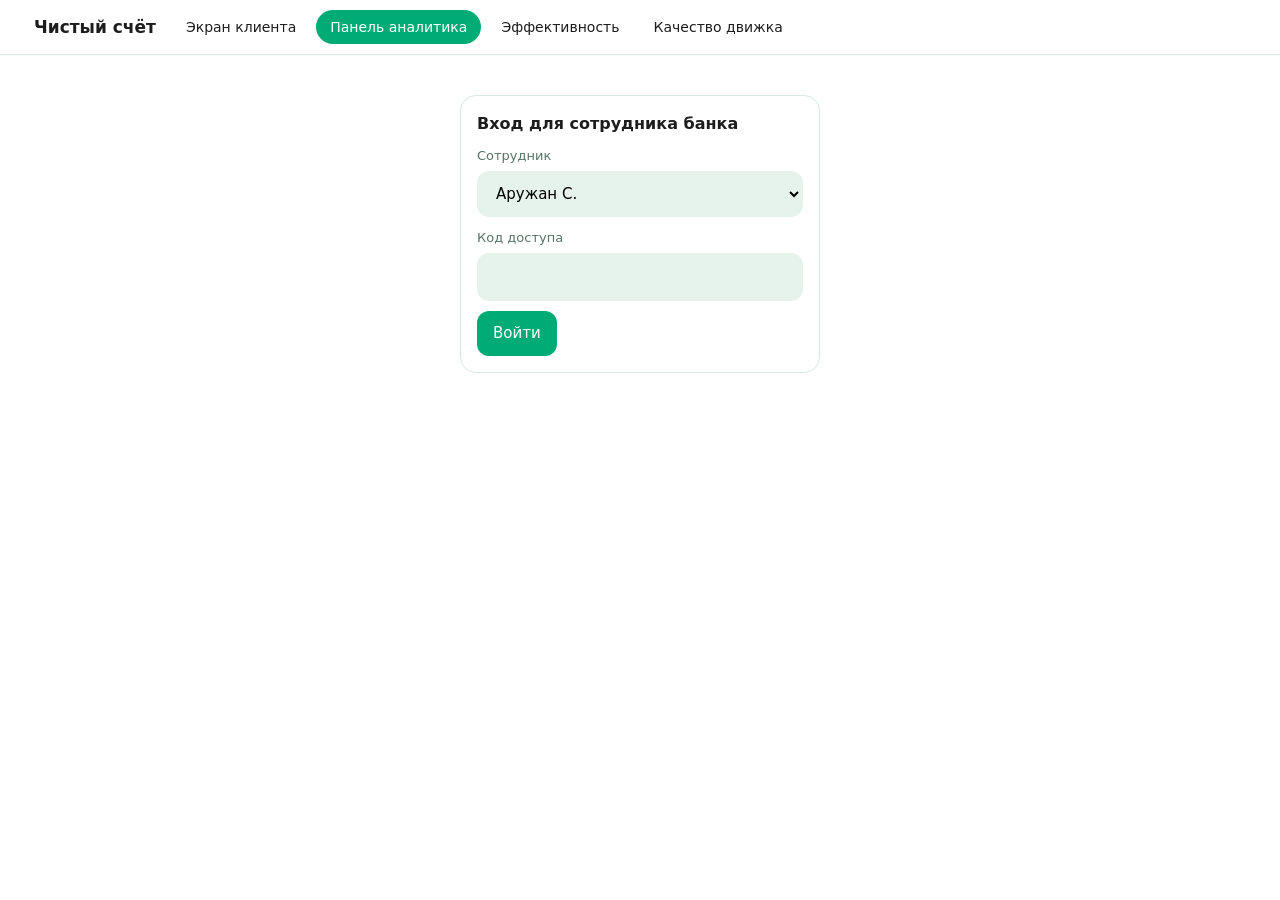
==== commit b3064dd5: "Снятие наличных по QR, проверка QR перед оплатой, тренажёр против мошенников - Снятие наличных без к" ====
--- a/app/static/analyst.html
+++ b/app/static/analyst.html
@@ -484,6 +484,11 @@
       ${c.self_report.details ? `<blockquote>${esc(c.self_report.details)}</blockquote>` : ''}
       <p class="muted">Обращение ${when(c.self_report.at)}, до жалоб и ограничений по счёту. Подтверждение № ${esc(c.self_report.number)}, проверка:
         <a href="/verify/${esc(c.self_report.code)}" target="_blank" rel="noopener">/verify/${esc(c.self_report.code)}</a></p></div>` : ''}
+    ${c.cash && c.cash.length ? `<div class="card"><h2>Снятие наличных</h2>
+      <ul>${c.cash.map(w => `<li><span>${when(w.at)} — ${money(w.amount)}${w.foreign_amount ? `, из них ${money(w.foreign_amount)} — деньги незнакомцев за последние сутки` : ''}:
+        ${w.status === 'done' ? (w.face ? 'снято, подтверждено по лицу в банкомате' : 'снято') :
+          {cancelled: 'отменено', expired: 'клиент не пришёл к банкомату', pending: 'отложено на час', ready: 'ждёт у банкомата'}[w.status] || esc(w.status)}${w.delayed ? ' (во время звонка с подозрительного номера)' : ''}</span></li>`).join('')}</ul>
+      <p class="muted" style="margin:6px 0 0">Наличные уже не вернуть. Деньги незнакомцев за последние сутки банкомат выдаёт только после проверки по лицу: банк знает, кто их получил.</p></div>` : ''}
     ${c.kind === 'block' ? `<div class="card"><h2>Ограничение по счёту</h2>
       ${c.scope === 'partial'
         ? `<p><b>Соразмерная блокировка: заморожено ${money(c.frozen)}.</b> Остальными деньгами клиент пользуется, но переводить может только тем, кому переводил раньше.</p>
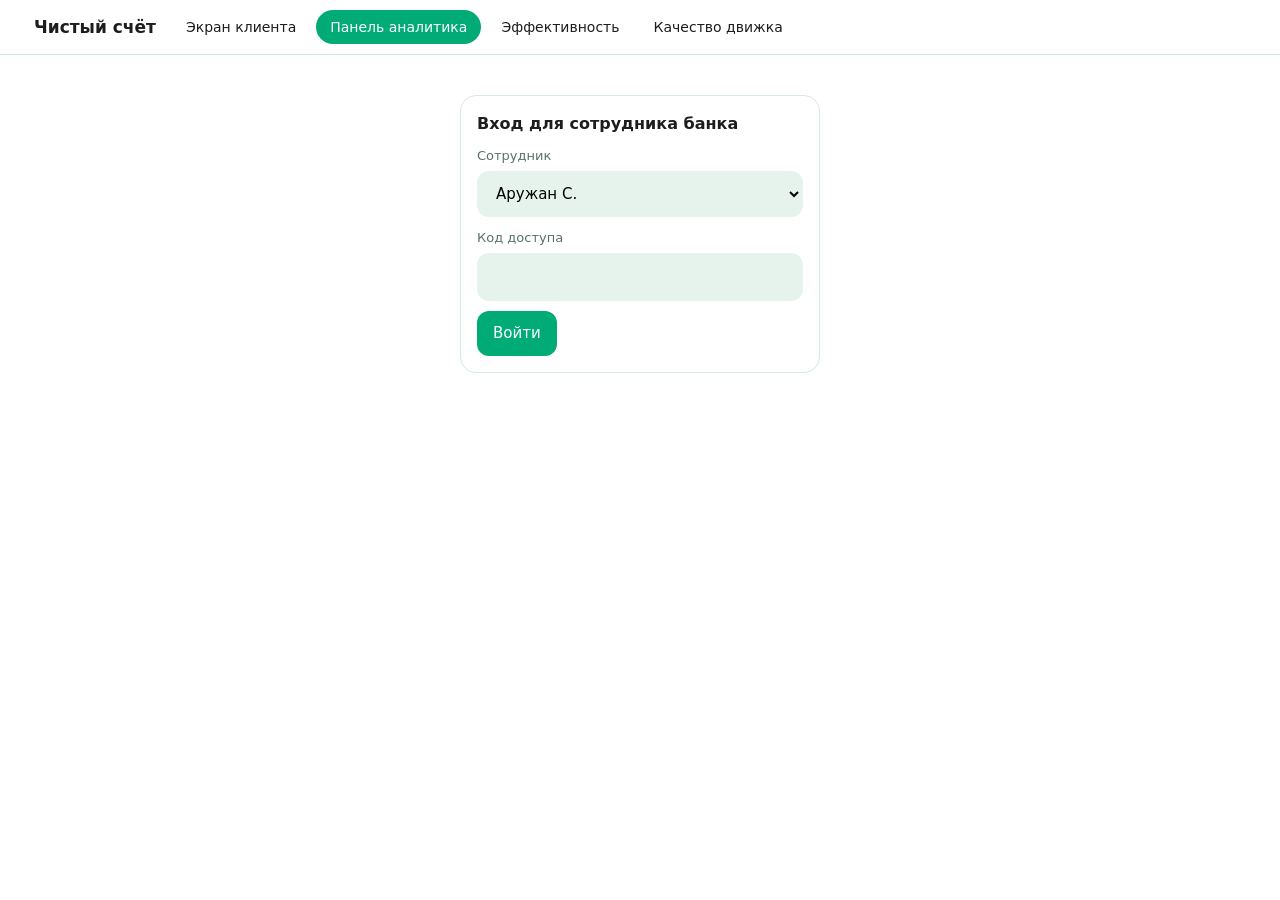
==== commit bf5b23ec: "Исправления после глубокой проверки: наличные и жалобы - Жалоба считает деньги незнакомца, снятые на" ====
--- a/app/static/analyst.html
+++ b/app/static/analyst.html
@@ -485,10 +485,10 @@
       <p class="muted">Обращение ${when(c.self_report.at)}, до жалоб и ограничений по счёту. Подтверждение № ${esc(c.self_report.number)}, проверка:
         <a href="/verify/${esc(c.self_report.code)}" target="_blank" rel="noopener">/verify/${esc(c.self_report.code)}</a></p></div>` : ''}
     ${c.cash && c.cash.length ? `<div class="card"><h2>Снятие наличных</h2>
-      <ul>${c.cash.map(w => `<li><span>${when(w.at)} — ${money(w.amount)}${w.foreign_amount ? `, из них ${money(w.foreign_amount)} — деньги незнакомцев за последние сутки` : ''}:
+      <ul>${c.cash.map(w => `<li><span>${when(w.at)} — ${money(w.amount)}${w.foreign_amount ? `, из них ${money(w.foreign_amount)} — деньги незнакомцев за последние 5 дней` : ''}:
         ${w.status === 'done' ? (w.face ? 'снято, подтверждено по лицу в банкомате' : 'снято') :
           {cancelled: 'отменено', expired: 'клиент не пришёл к банкомату', pending: 'отложено на час', ready: 'ждёт у банкомата'}[w.status] || esc(w.status)}${w.delayed ? ' (во время звонка с подозрительного номера)' : ''}</span></li>`).join('')}</ul>
-      <p class="muted" style="margin:6px 0 0">Наличные уже не вернуть. Деньги незнакомцев за последние сутки банкомат выдаёт только после проверки по лицу: банк знает, кто их получил.</p></div>` : ''}
+      <p class="muted" style="margin:6px 0 0">Наличные уже не вернуть. Деньги незнакомцев за последние 5 дней банкомат выдаёт только после проверки по лицу: банк знает, кто их получил.</p></div>` : ''}
     ${c.kind === 'block' ? `<div class="card"><h2>Ограничение по счёту</h2>
       ${c.scope === 'partial'
         ? `<p><b>Соразмерная блокировка: заморожено ${money(c.frozen)}.</b> Остальными деньгами клиент пользуется, но переводить может только тем, кому переводил раньше.</p>
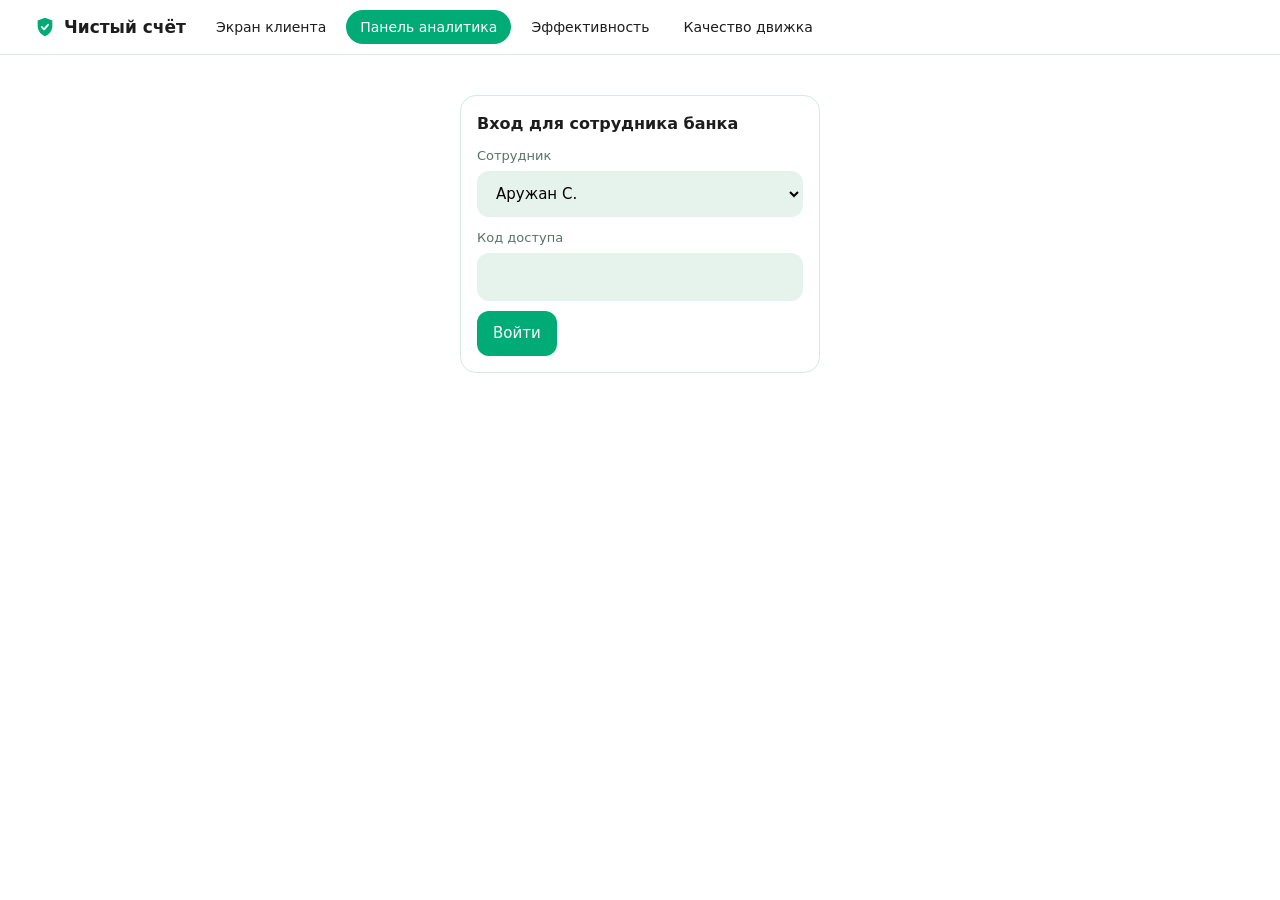
==== commit a8825204: "Интерфейс: короче тексты, экран приложения на стартовой, логотип, главное предупреждение - Длинные о" ====
--- a/app/static/analyst.html
+++ b/app/static/analyst.html
@@ -3,6 +3,7 @@
 <head>
 <meta charset="utf-8">
 <meta name="viewport" content="width=device-width, initial-scale=1">
+<link rel="icon" href="data:image/svg+xml,%3Csvg xmlns='http://www.w3.org/2000/svg' viewBox='0 0 24 24'%3E%3Cpath d='M12 2 4 5v6c0 5 3.4 9.4 8 11 4.6-1.6 8-6 8-11V5z' fill='%2300ab75'/%3E%3Cpath d='m8.5 12 2.5 2.5 4.5-5' fill='none' stroke='%23fff' stroke-width='2' stroke-linecap='round' stroke-linejoin='round'/%3E%3C/svg%3E">
 <title>Чистый счёт: панель аналитика</title>
 <style>
   :root { --bg:#fff; --card:#fff; --ink:#1d1d1e; --muted:#587366; --line:#d6eadf;
@@ -91,7 +92,9 @@
   .pii .act { flex:0 0 auto; padding:7px 12px; }
   /* Общее верхнее меню: четыре страницы проекта, текущая выделена. */
   .topbar { display:flex; align-items:center; gap:16px; flex-wrap:wrap; padding:10px 20px; background:#fff; border-bottom:1px solid #d6eadf; }
-  .topbar .brand { font-weight:700; font-size:17px; color:#1d1d1e; text-decoration:none; white-space:nowrap; }
+  .topbar .brand { font-weight:700; font-size:17px; color:#1d1d1e; text-decoration:none; white-space:nowrap;
+                   display:inline-flex; align-items:center; gap:8px; }
+  .topbar .brand .logo { width:22px; height:22px; flex:none; }
   .pages { display:flex; gap:6px; background:none; border-radius:20px; padding:0; overflow-x:auto; scrollbar-width:none; }
   .pages::-webkit-scrollbar { display:none; }
   .pages a { padding:7px 14px; border-radius:17px; border:0; background:none; font-size:14px; font-weight:500; color:#1d1d1e; text-decoration:none; white-space:nowrap; margin:0; }
@@ -106,7 +109,7 @@
 </style>
 </head>
 <body>
-<header class="topbar"><a class="brand" href="/">Чистый счёт</a>
+<header class="topbar"><a class="brand" href="/"><svg class="logo" viewBox="0 0 24 24" aria-hidden="true"><path d="M12 2 4 5v6c0 5 3.4 9.4 8 11 4.6-1.6 8-6 8-11V5z" fill="#00ab75"/><path d="m8.5 12 2.5 2.5 4.5-5" fill="none" stroke="#fff" stroke-width="2" stroke-linecap="round" stroke-linejoin="round"/></svg>Чистый счёт</a>
   <nav class="pages" aria-label="Страницы проекта"><a href="/client">Экран клиента</a><a href="/analyst" aria-current="page">Панель аналитика</a><a href="/analyst/stats">Эффективность</a><a href="/quality">Качество движка</a></nav>
   <span class="tools"><button class="hbtn" id="reset" hidden>Сбросить демо</button><button class="hbtn" id="logout" hidden>Выйти</button></span></header>
 <form class="card login" id="login" hidden>
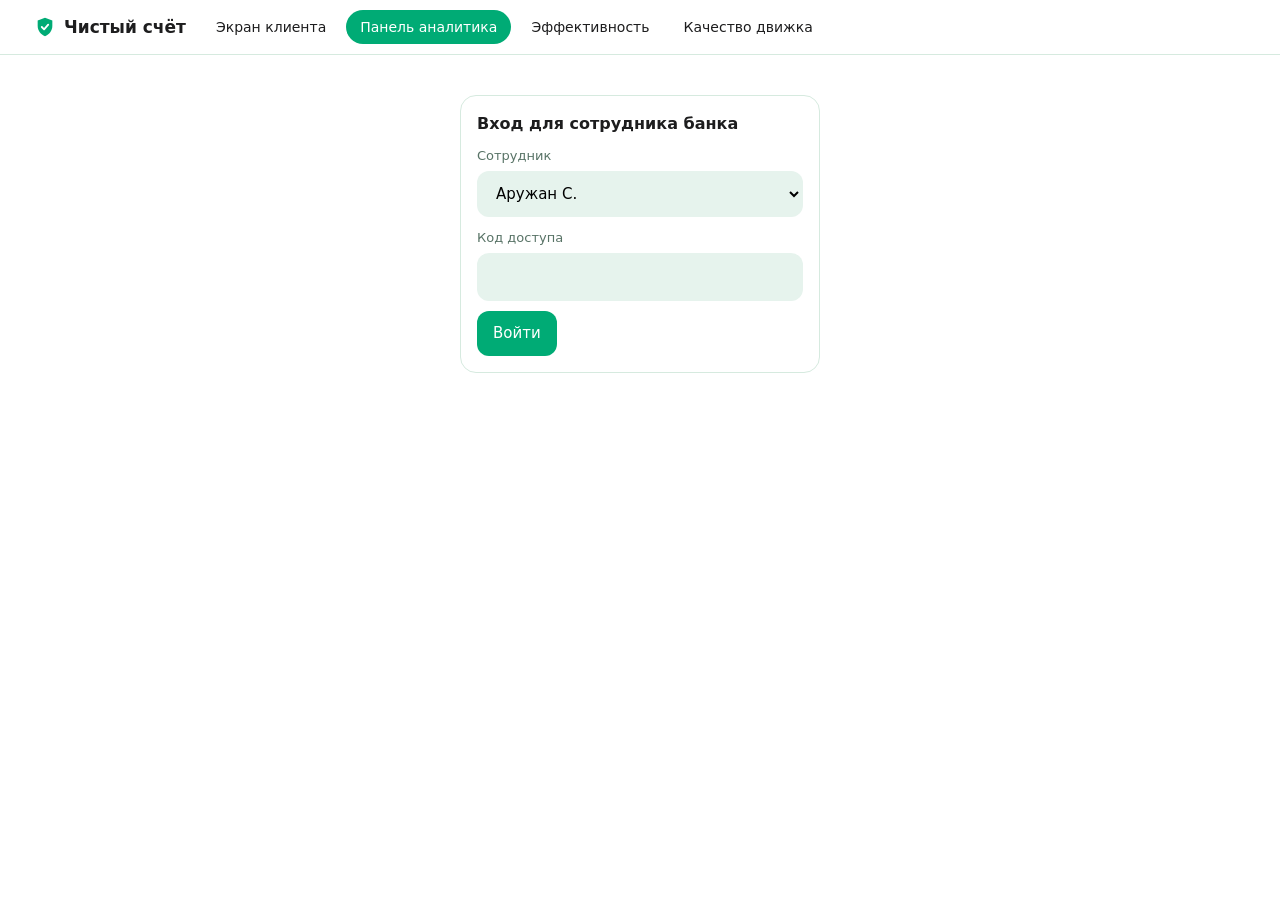
==== commit 23501045: "Интерфейс без упоминаний демо - «Демо-режим» → «Попробуйте сами», подписи «Демо: …» на кнопках убран" ====
--- a/app/static/analyst.html
+++ b/app/static/analyst.html
@@ -111,7 +111,7 @@
 <body>
 <header class="topbar"><a class="brand" href="/"><svg class="logo" viewBox="0 0 24 24" aria-hidden="true"><path d="M12 2 4 5v6c0 5 3.4 9.4 8 11 4.6-1.6 8-6 8-11V5z" fill="#00ab75"/><path d="m8.5 12 2.5 2.5 4.5-5" fill="none" stroke="#fff" stroke-width="2" stroke-linecap="round" stroke-linejoin="round"/></svg>Чистый счёт</a>
   <nav class="pages" aria-label="Страницы проекта"><a href="/client">Экран клиента</a><a href="/analyst" aria-current="page">Панель аналитика</a><a href="/analyst/stats">Эффективность</a><a href="/quality">Качество движка</a></nav>
-  <span class="tools"><button class="hbtn" id="reset" hidden>Сбросить демо</button><button class="hbtn" id="logout" hidden>Выйти</button></span></header>
+  <span class="tools"><button class="hbtn" id="reset" hidden>Начать заново</button><button class="hbtn" id="logout" hidden>Выйти</button></span></header>
 <form class="card login" id="login" hidden>
   <h2>Вход для сотрудника банка</h2>
   <label for="empSel" class="muted">Сотрудник</label>
@@ -231,22 +231,22 @@
   const d = await api('/analyst/interbank');
   $('queueTitle').textContent = `Другие банки: ${d.requests.length}`;
   const cases = r => r.cases.length ? `<div class="muted" style="margin-top:4px">Случаи: ${r.cases.map(id => `<button class="linkbtn" data-open="${id}">№${id}</button>`).join(', ')}</div>` : '';
-  $('queue').innerHTML = '<p class="muted" style="margin:0 0 8px">Если деньги пострадавшего ушли в другой банк, туда через Антифрод-центр уходит запрос на заморозку. Если запрос приходит к нам, система сама идёт по цепочке в нашем банке и сразу отвечает. В демо другой банк — имитация.</p>' +
+  $('queue').innerHTML = '<p class="muted" style="margin:0 0 8px">Если деньги пострадавшего ушли в другой банк, туда через Антифрод-центр уходит запрос на заморозку. Если запрос приходит к нам, система сама идёт по цепочке в нашем банке и сразу отвечает.</p>' +
     d.requests.map(r => `<div class="item" style="cursor:default">
       <b>${r.direction === 'out' ? 'Наш запрос' : 'Запрос к нам'} · ${esc(r.bank)}: ${money(r.amount)}</b>
       <span class="muted">${r.direction === 'out' ? `пострадавший: ${esc(r.victim)} · деньги переслал: ${esc(r.ours)}` : `их клиент перевёл нашему: ${esc(r.ours)}`}</span><br>
       <span class="pill ${r.status === 'sent' ? 'wait' : r.status === 'gone' ? 'organizer' : 'unwitting'}">${esc(r.status_text)}</span>
       ${r.overdue ? '<span class="pill late">Срок ответа прошёл</span>' : ''}
       <div class="muted" style="margin-top:4px">${r.status === 'sent' ? `Отправлен ${when(r.sent_at)}, ответ до ${when(r.due_at)}` : esc(r.note || '')}${r.returned ? ` · вернули пострадавшему ${money(r.returned)}` : ''}</div>
-      ${r.status === 'sent' ? `<div class="muted" style="margin-top:6px">Демо: ответ другого банка</div><div class="actions" style="margin-top:4px"><button class="act approve" style="padding:7px 10px" data-ans="${r.id}" data-res="frozen">Заморожено</button>
+      ${r.status === 'sent' ? `<div class="muted" style="margin-top:6px">Ответ другого банка</div><div class="actions" style="margin-top:4px"><button class="act approve" style="padding:7px 10px" data-ans="${r.id}" data-res="frozen">Заморожено</button>
         <button class="act reject" style="padding:7px 10px" data-ans="${r.id}" data-res="gone">Деньги уже ушли</button></div>` : ''}
-      ${r.can_return ? `<button class="act approve" style="margin-top:6px;padding:7px 10px" data-ret="${r.id}">Имитировать возврат пострадавшему</button>` : ''}
+      ${r.can_return ? `<button class="act approve" style="margin-top:6px;padding:7px 10px" data-ret="${r.id}">Другой банк вернул деньги пострадавшему</button>` : ''}
       ${cases(r)}
     </div>`).join('') + (d.requests.length ? '' : '<div class="card muted">Запросов пока нет.</div>') +
-    (d.incoming_demo.length ? '<h2 style="margin:14px 0 8px">Демо: переводы из других банков</h2>' + d.incoming_demo.map(t => `<div class="item" style="cursor:default">
+    (d.incoming_demo.length ? '<h2 style="margin:14px 0 8px">Переводы из других банков</h2>' + d.incoming_demo.map(t => `<div class="item" style="cursor:default">
       <b>${esc(t.sender)} → ${esc(t.receiver)}</b>
       <span class="muted">${money(t.amount)} · ${when(t.created_at)}</span><br>
-      <button class="act reject" style="margin-top:6px;padding:7px 10px" data-incoming="${t.id}">Имитировать запрос другого банка</button>
+      <button class="act reject" style="margin-top:6px;padding:7px 10px" data-incoming="${t.id}">Принять запрос другого банка</button>
     </div>`).join('') : '');
   $('queue').querySelectorAll('[data-open]').forEach(b => b.onclick = () => open(+b.dataset.open));
   const act = (sel, call) => $('queue').querySelectorAll(sel).forEach(b => b.onclick = async () => {
@@ -546,7 +546,7 @@
       ${c.complaint ? `<p style="margin:12px 0 0"><b>Пострадавшему возвращено ${money(c.complaint.returned)} из ${money(c.complaint.amount)}.</b>
         ${c.complaint.frozen ? ` Заморожено в цепочке: ${money(c.complaint.frozen)}.` : ''}</p>` : ''}
       ${c.refundable && !(c.approval && c.approval.kind === 'refund') ? `<button class="act approve" id="refund" style="max-width:420px;margin-top:10px">Вернуть пострадавшему ${money(c.refundable)} с этого счёта</button>
-        <p class="muted" style="margin:8px 0 0">${c.refundable >= 100000 ? 'Возврат от 100 000 ₸ подтверждает второй сотрудник. ' : ''}В банке для этого нужно согласие владельца счёта либо решение суда или органа уголовного преследования. В демо это кнопка.</p>` : ''}
+        <p class="muted" style="margin:8px 0 0">${c.refundable >= 100000 ? 'Возврат от 100 000 ₸ подтверждает второй сотрудник. ' : ''}В банке для этого нужно согласие владельца счёта либо решение суда или органа уголовного преследования.</p>` : ''}
       ${c.approval && c.approval.kind === 'refund' ? approvalBox(c.approval) : ''}
       </div>` : ''}
     <div class="grid2">
@@ -568,7 +568,7 @@
         ${h.details.filename ? `<br><span class="muted">${esc(h.details.filename)}</span>` : ''}</span></li>`).join('') || '<li class="muted">Записей пока нет</li>'}</ul>
     </div>
     <div class="card"><h2>Антифрод-центр Нацбанка</h2>
-      <p class="muted">Сведения по случаю для передачи в Антифрод-центр: клиент, операции, признаки, цепочка, решение. Формат условный, технических данных (IP, геолокация, номера) в демо нет.</p>
+      <p class="muted">Сведения по случаю для передачи в Антифрод-центр: клиент, операции, признаки, цепочка, решение. Технические данные (IP, геолокация, номера) банк добавит из журналов приложения.</p>
       <button class="act" id="report" style="background:var(--line);max-width:320px">Выгрузить сведения (JSON)</button>
     </div>
 `;
@@ -619,7 +619,7 @@
 async function loadMe() {
   me = await api('/analyst/employees');
   const other = Object.entries(me.employees).find(([k]) => k !== me.employee);
-  $('emp').innerHTML = `Сотрудник: <b>${esc(me.name)}</b>` + (other ? ` · <button class="linkbtn" id="empSwitch">Демо: войти как ${esc(other[1])}</button>` : '');
+  $('emp').innerHTML = `Сотрудник: <b>${esc(me.name)}</b>` + (other ? ` · <button class="linkbtn" id="empSwitch">Сменить сотрудника: ${esc(other[1])}</button>` : '');
   if (other) $('empSwitch').onclick = async () => {
     me = await api('/analyst/employee', {employee: other[0]});
     await loadMe();
@@ -656,7 +656,7 @@
 $('logout').onclick = async () => { await fetch('/logout?role=analyst', {method:'POST'}); showLogin(); };
 $('reset').onclick = async () => {
   $('reset').disabled = true;
-  try { await api('/demo/reset', {}); current = null; $('detail').innerHTML = '<div class="card muted">Демо-данные возвращены в исходное состояние.</div>'; await loadQueue(); }
+  try { await api('/demo/reset', {}); current = null; $('detail').innerHTML = '<div class="card muted">Данные возвращены в исходное состояние.</div>'; await loadQueue(); }
   finally { $('reset').disabled = false; }
 };
 fetch('/me').then(r => r.ok ? r.json() : null).then(s => s && s.analyst ? showPanel() : showLogin());
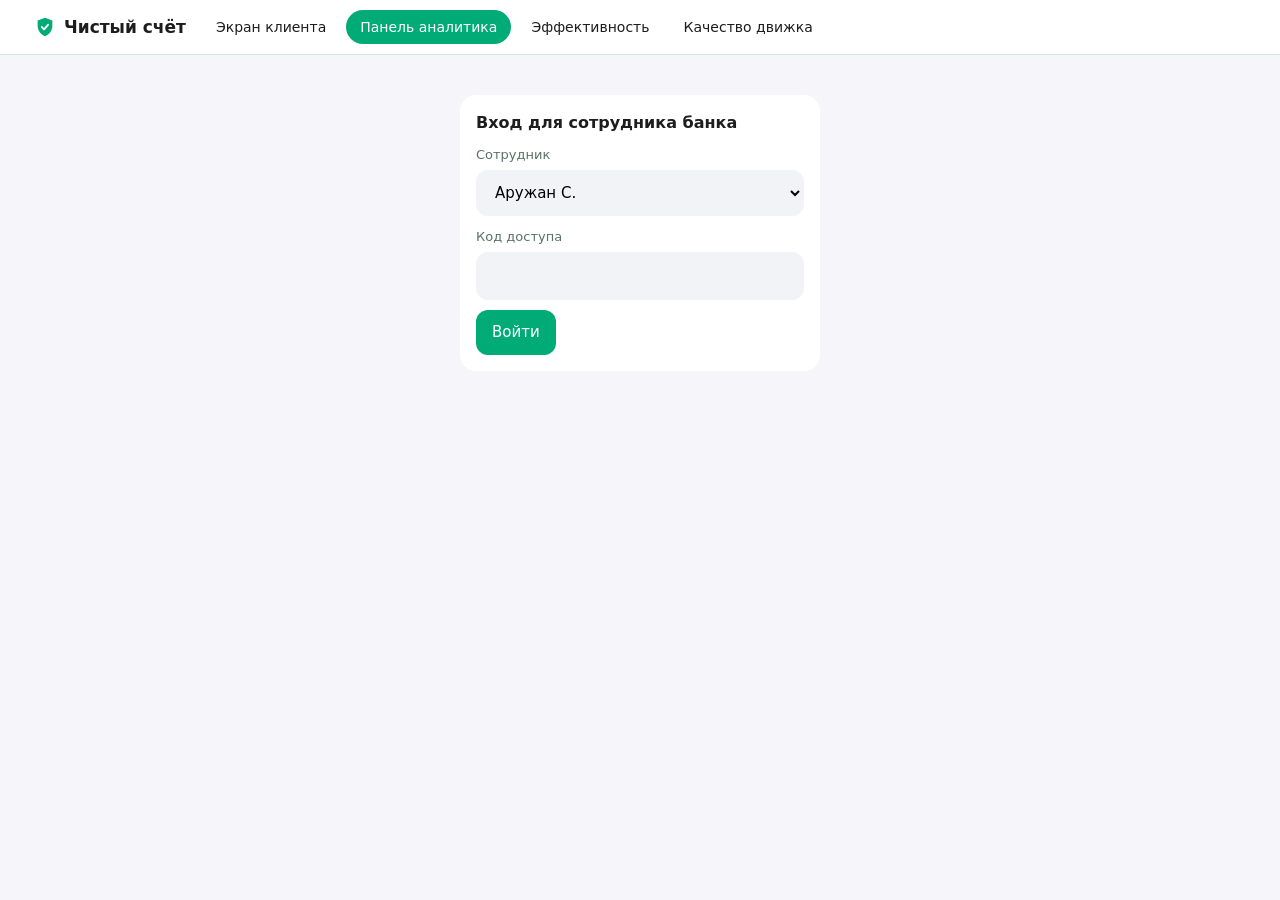
==== commit dba4572f: "Дизайн в стиле БЦК: свой шрифт, серый фон, рабочий стиль панели сотрудника - Шрифт Roboto Flex с наш" ====
--- a/app/static/analyst.html
+++ b/app/static/analyst.html
@@ -4,25 +4,32 @@
 <meta charset="utf-8">
 <meta name="viewport" content="width=device-width, initial-scale=1">
 <link rel="icon" href="data:image/svg+xml,%3Csvg xmlns='http://www.w3.org/2000/svg' viewBox='0 0 24 24'%3E%3Cpath d='M12 2 4 5v6c0 5 3.4 9.4 8 11 4.6-1.6 8-6 8-11V5z' fill='%2300ab75'/%3E%3Cpath d='m8.5 12 2.5 2.5 4.5-5' fill='none' stroke='%23fff' stroke-width='2' stroke-linecap='round' stroke-linejoin='round'/%3E%3C/svg%3E">
+<link rel="preload" href="/fonts/roboto-flex-cyrillic.woff2" as="font" type="font/woff2" crossorigin>
+<link rel="preload" href="/fonts/roboto-flex-latin.woff2" as="font" type="font/woff2" crossorigin>
+<link rel="stylesheet" href="/fonts/fonts.css">
 <title>Чистый счёт: панель аналитика</title>
 <style>
-  :root { --bg:#fff; --card:#fff; --ink:#1d1d1e; --muted:#587366; --line:#d6eadf;
-          --brand:#00ab75; --brand-ink:#00875c; --fill:#e6f3ed; --warn:#c62828; --warn-bg:#fdeeee; --ok:#00875c; --ok-bg:#e6f7f0; --amber:#6b4a00; --amber-bg:#fff5df;
+  :root { --bg:#f5f5fa; --card:#fff; --ink:#1d1d1e; --muted:#587366; --line:#d6eadf;
+          --brand:#00ab75; --brand-ink:#00875c; --fill:#f2f3f7; --warn:#c62828; --warn-bg:#fdeeee; --ok:#00875c; --ok-bg:#e6f7f0; --amber:#6b4a00; --amber-bg:#fff5df;
           --blue:#1f3a8a; --blue-bg:#eef2fd; }
   * { box-sizing:border-box; }
   body { margin:0; background:var(--bg); color:var(--ink);
-         font:15px/1.45 "Roboto Flex", Roboto, "Segoe UI", system-ui, -apple-system, sans-serif; }
+         font:15px/1.45 "Roboto Flex", Roboto, "Segoe UI", system-ui, -apple-system, sans-serif; font-variant-numeric:tabular-nums; }
   header { display:flex; justify-content:space-between; align-items:center; gap:12px; padding:14px 16px; background:#fff; border-bottom:1px solid var(--line); }
   header b { color:var(--ink); font-size:17px; font-weight:700; }
   header a { color:var(--muted); font-size:14px; }
   .wrap { display:grid; grid-template-columns:320px 1fr; gap:16px; padding:16px; max-width:1180px; margin:0 auto; }
   @media (max-width:760px) { .wrap { grid-template-columns:1fr; } }
   h2 { font-size:16px; font-weight:700; margin:0 0 10px; }
-  .card { background:var(--card); border:1px solid #d6eadf; border-radius:16px; padding:16px; margin-bottom:12px; }
-  .item { display:block; width:100%; text-align:left; background:#fff; border:1px solid #d6eadf; border-radius:12px;
-          padding:12px 14px; margin-bottom:8px; cursor:pointer; font:inherit; color:inherit; }
-  .item:hover { border-color:#b9dccb; }
-  .item.sel { border-color:var(--brand); box-shadow:0 0 0 1px var(--brand); }
+  .card { background:var(--card); border:0; border-radius:16px; padding:16px; margin-bottom:12px; }
+  /* Очередь — список строк с тонкими разделителями, как в рабочих программах; выбранный случай отмечен полосой слева. */
+  .item { display:block; width:100%; text-align:left; background:#fff; border:0; border-left:3px solid transparent; border-radius:0;
+          padding:12px 14px 12px 13px; margin:0; cursor:pointer; font:inherit; color:inherit; }
+  .item + .item { border-top:1px solid var(--line); }
+  #queue > .item:first-child, #queue > :not(.item) + .item { border-top-left-radius:12px; border-top-right-radius:12px; }
+  #queue > .item:last-child { border-bottom-left-radius:12px; border-bottom-right-radius:12px; }
+  button.item:hover { background:#f7fbf9; }
+  .item.sel { border-left-color:var(--brand); background:#f2faf6; }
   .item b { display:block; margin-bottom:2px; }
   .muted { color:var(--muted); font-size:13px; }
   .pill { display:inline-block; font-size:12px; font-weight:500; padding:2px 8px; border-radius:6px; margin-top:4px; background:var(--fill); color:var(--muted); }
@@ -59,8 +66,10 @@
   .tabs button { flex:1; border:0; background:none; border-radius:16px; padding:6px 4px; font:inherit; font-size:13px; font-weight:500; color:#1d1d1e; cursor:pointer; }
   .tabs button:hover { background:#e6f7f0; }
   .tabs button[aria-selected="true"] { background:#00ab75; color:#fff; }
-  .card.linked { border:2px solid var(--warn-bg); }
-  .card.decision { border:2px solid var(--brand-bg, #e6f7f0); }
+  .title { font-size:22px; line-height:1.25; letter-spacing:-.01em; margin:0 0 4px; }
+  #detail .card h2:not(.title) { font-size:12px; font-weight:600; letter-spacing:.06em; text-transform:uppercase; color:var(--muted); margin:0 0 12px; }
+  .card.linked { border-left:4px solid var(--warn); border-radius:4px 16px 16px 4px; }
+  #detail .card.linked h2 { font-size:16px; font-weight:700; letter-spacing:0; text-transform:none; color:var(--warn); }
   header a { margin-left:14px; text-decoration:none; }
   ol.hops { list-style:none; padding:0; margin:8px 0 0; }
   ol.hops li { display:grid; grid-template-columns:110px 1fr; column-gap:10px; padding:7px 0; border-top:1px solid var(--line); }
@@ -291,7 +300,7 @@
   const st = m => m.status === 'blocked' ? 'приостановлен' : m.status === 'limited' ? 'заморожена спорная сумма' : 'активен';
   $('detail').innerHTML = `
     <div class="card">
-      <h2 style="font-size:19px">Сеть: ${n.accounts} ${plural(n.accounts, 'счёт', 'счёта', 'счетов')}</h2>
+      <h2 class="title">Сеть: ${n.accounts} ${plural(n.accounts, 'счёт', 'счёта', 'счетов')}</h2>
       <div class="muted">Центр сети: ${esc(n.center.name)}, связан с ${n.center.links} ${plural(n.center.links, 'счётом', 'счетами', 'счетами')} сети</div>
       <div class="muted">За 90 дней в сеть пришло ${money(n.inflow)} от ${n.senders} ${plural(n.senders, 'человека', 'человек', 'человек')}</div>
       <div class="muted">Это подсказка по правилам. Решение принимает сотрудник.</div>
@@ -454,7 +463,7 @@
   const reject = c.kind === 'block' ? 'Оставить ограничения' : 'Отменить перевод';
   $('detail').innerHTML = `
     <div class="card">
-      <h2 style="font-size:19px">${esc(c.client)}</h2>
+      <h2 class="title">${esc(c.client)}</h2>
       <div class="muted">${kind(c)} · случай №${c.case_id} · ${c.client_kind === 'ip' ? `ИП${c.activity ? ', ' + esc(c.activity) : ''} · ` : ''}счёт открыт ${days(c.account_opened_at)} дн. назад</div>
       <div class="pii" id="pii">ИИН <b id="piiIin">${esc(c.pii.iin)}</b> · телефон <b id="piiPhone">${esc(c.pii.phone)}</b>
         <button class="linkbtn" id="piiShow">Показать</button>
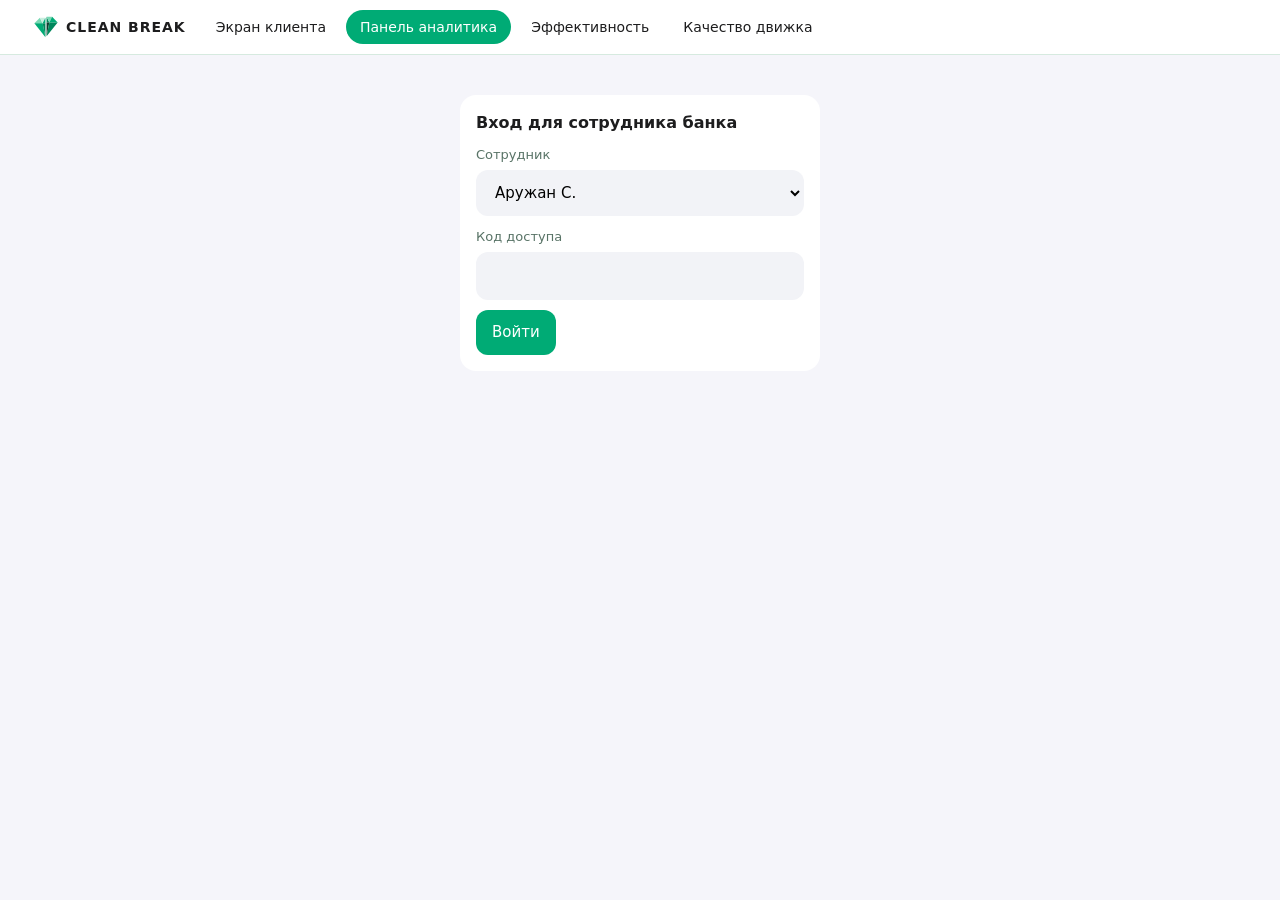
==== commit d06801b0: "Новое название Clean Break, фраза и логотип-кристалл - «Чистый счёт» → Clean Break: шапки и вкладки " ====
--- a/app/static/analyst.html
+++ b/app/static/analyst.html
@@ -3,11 +3,11 @@
 <head>
 <meta charset="utf-8">
 <meta name="viewport" content="width=device-width, initial-scale=1">
-<link rel="icon" href="data:image/svg+xml,%3Csvg xmlns='http://www.w3.org/2000/svg' viewBox='0 0 24 24'%3E%3Cpath d='M12 2 4 5v6c0 5 3.4 9.4 8 11 4.6-1.6 8-6 8-11V5z' fill='%2300ab75'/%3E%3Cpath d='m8.5 12 2.5 2.5 4.5-5' fill='none' stroke='%23fff' stroke-width='2' stroke-linecap='round' stroke-linejoin='round'/%3E%3C/svg%3E">
+<link rel="icon" href="data:image/svg+xml,%3Csvg xmlns='http://www.w3.org/2000/svg' viewBox='7.25 8 52 52'%3E%3Cpath d='M8 26 20 14l6 12z' fill='%237ad9b4'/%3E%3Cpath d='M20 14h12l-6 12z' fill='%23c9eedf'/%3E%3Cpath d='M26 26l6-12v12z' fill='%2300ab75'/%3E%3Cpath d='M8 26h18l6 30z' fill='%2300ab75'/%3E%3Cpath d='M26 26h6v30z' fill='%2300875c'/%3E%3Cg transform='translate(2.5 -2)'%3E%3Cpath d='M32 14l6 12h-6z' fill='%2300875c'/%3E%3Cpath d='M32 14h12l-6 12z' fill='%237ad9b4'/%3E%3Cpath d='M44 14l12 12H38z' fill='%2300ab75'/%3E%3Cpath d='M32 26h6L32 56z' fill='%230f3d2e'/%3E%3Cpath d='M38 26h18L32 56z' fill='%2300875c'/%3E%3C/g%3E%3C/svg%3E">
 <link rel="preload" href="/fonts/roboto-flex-cyrillic.woff2" as="font" type="font/woff2" crossorigin>
 <link rel="preload" href="/fonts/roboto-flex-latin.woff2" as="font" type="font/woff2" crossorigin>
 <link rel="stylesheet" href="/fonts/fonts.css">
-<title>Чистый счёт: панель аналитика</title>
+<title>Clean Break: панель аналитика</title>
 <style>
   :root { --bg:#f5f5fa; --card:#fff; --ink:#1d1d1e; --muted:#587366; --line:#d6eadf;
           --brand:#00ab75; --brand-ink:#00875c; --fill:#f2f3f7; --warn:#c62828; --warn-bg:#fdeeee; --ok:#00875c; --ok-bg:#e6f7f0; --amber:#6b4a00; --amber-bg:#fff5df;
@@ -101,9 +101,9 @@
   .pii .act { flex:0 0 auto; padding:7px 12px; }
   /* Общее верхнее меню: четыре страницы проекта, текущая выделена. */
   .topbar { display:flex; align-items:center; gap:16px; flex-wrap:wrap; padding:10px 20px; background:#fff; border-bottom:1px solid #d6eadf; }
-  .topbar .brand { font-weight:700; font-size:17px; color:#1d1d1e; text-decoration:none; white-space:nowrap;
+  .topbar .brand { font-weight:700; font-size:14px; letter-spacing:.07em; text-transform:uppercase; color:#1d1d1e; text-decoration:none; white-space:nowrap;
                    display:inline-flex; align-items:center; gap:8px; }
-  .topbar .brand .logo { width:22px; height:22px; flex:none; }
+  .topbar .brand .logo { width:24px; height:24px; flex:none; }
   .pages { display:flex; gap:6px; background:none; border-radius:20px; padding:0; overflow-x:auto; scrollbar-width:none; }
   .pages::-webkit-scrollbar { display:none; }
   .pages a { padding:7px 14px; border-radius:17px; border:0; background:none; font-size:14px; font-weight:500; color:#1d1d1e; text-decoration:none; white-space:nowrap; margin:0; }
@@ -118,7 +118,7 @@
 </style>
 </head>
 <body>
-<header class="topbar"><a class="brand" href="/"><svg class="logo" viewBox="0 0 24 24" aria-hidden="true"><path d="M12 2 4 5v6c0 5 3.4 9.4 8 11 4.6-1.6 8-6 8-11V5z" fill="#00ab75"/><path d="m8.5 12 2.5 2.5 4.5-5" fill="none" stroke="#fff" stroke-width="2" stroke-linecap="round" stroke-linejoin="round"/></svg>Чистый счёт</a>
+<header class="topbar"><a class="brand" href="/"><svg class="logo" viewBox="7.25 8 52 52" aria-hidden="true"><path d="M8 26 20 14l6 12z" fill="#7ad9b4"/><path d="M20 14h12l-6 12z" fill="#c9eedf"/><path d="M26 26l6-12v12z" fill="#00ab75"/><path d="M8 26h18l6 30z" fill="#00ab75"/><path d="M26 26h6v30z" fill="#00875c"/><g transform="translate(2.5 -2)"><path d="M32 14l6 12h-6z" fill="#00875c"/><path d="M32 14h12l-6 12z" fill="#7ad9b4"/><path d="M44 14l12 12H38z" fill="#00ab75"/><path d="M32 26h6L32 56z" fill="#0f3d2e"/><path d="M38 26h18L32 56z" fill="#00875c"/></g></svg>Clean Break</a>
   <nav class="pages" aria-label="Страницы проекта"><a href="/client">Экран клиента</a><a href="/analyst" aria-current="page">Панель аналитика</a><a href="/analyst/stats">Эффективность</a><a href="/quality">Качество движка</a></nav>
   <span class="tools"><button class="hbtn" id="reset" hidden>Начать заново</button><button class="hbtn" id="logout" hidden>Выйти</button></span></header>
 <form class="card login" id="login" hidden>
